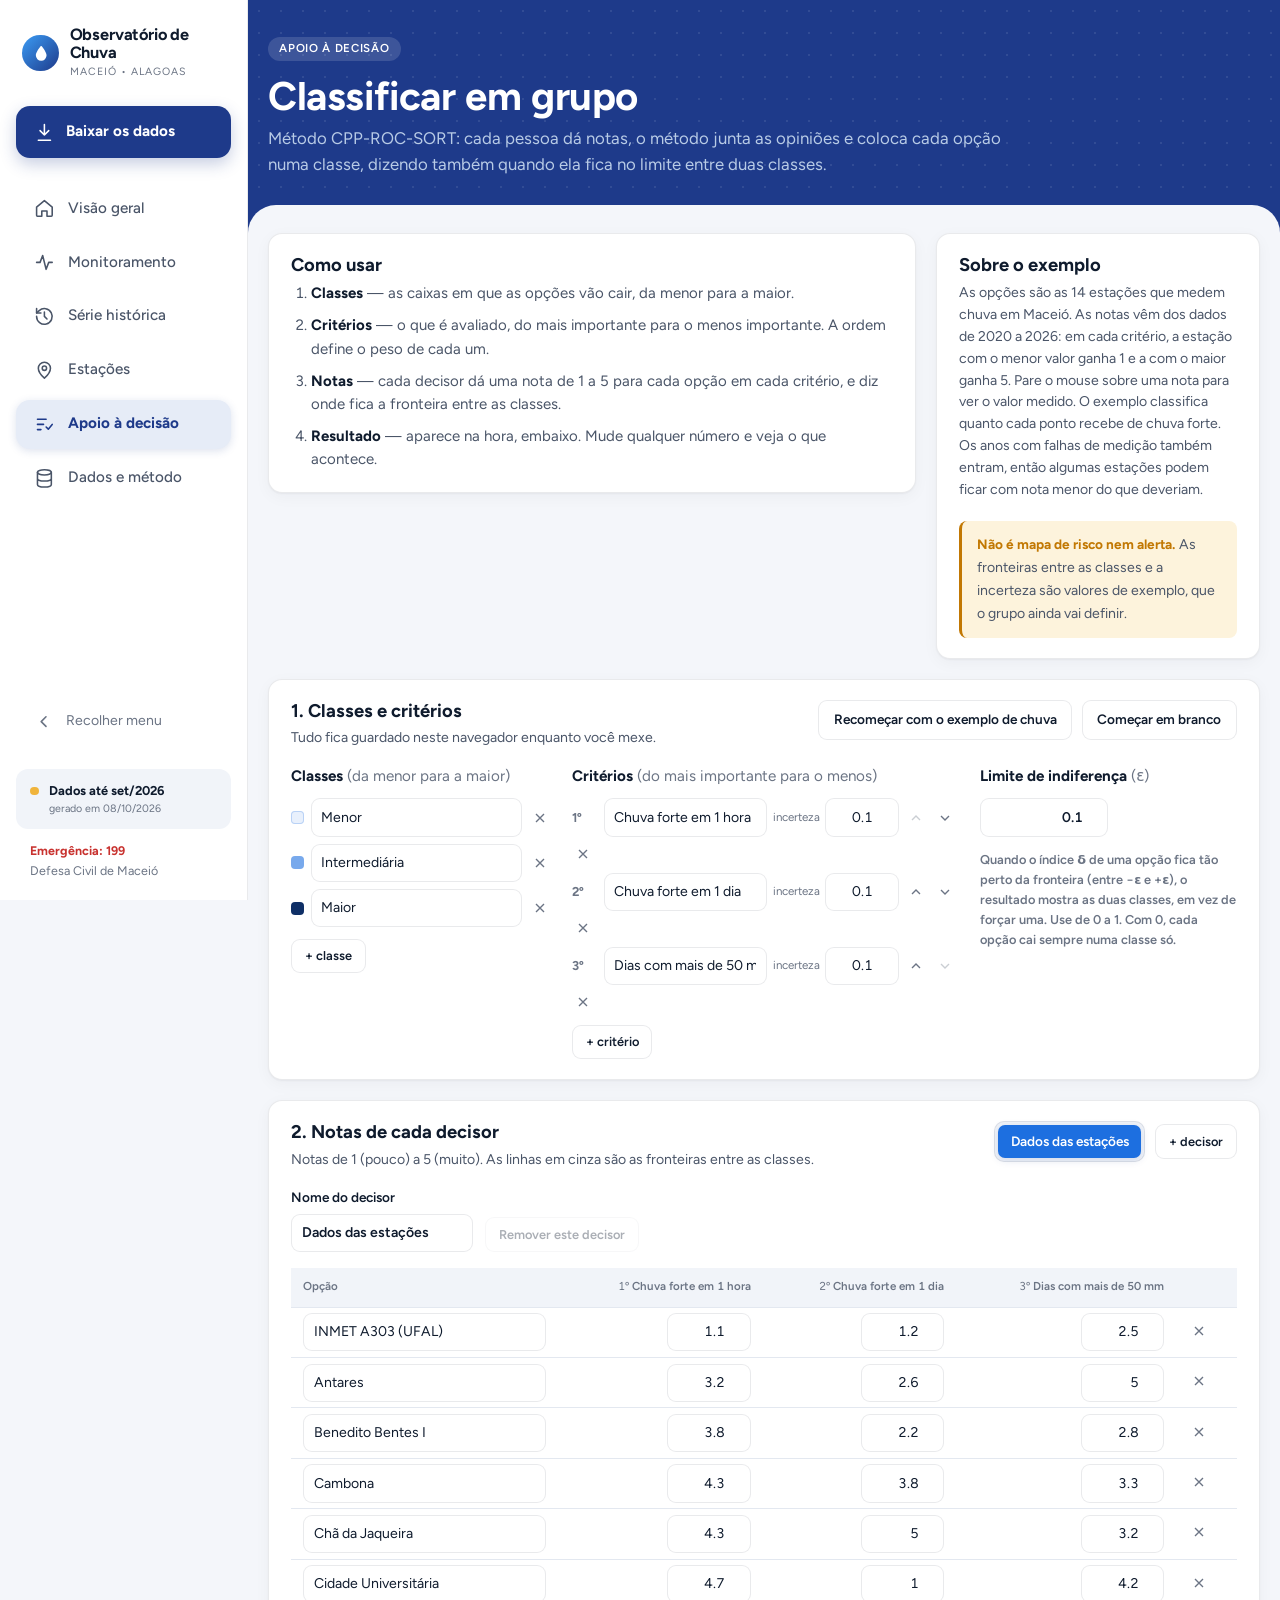
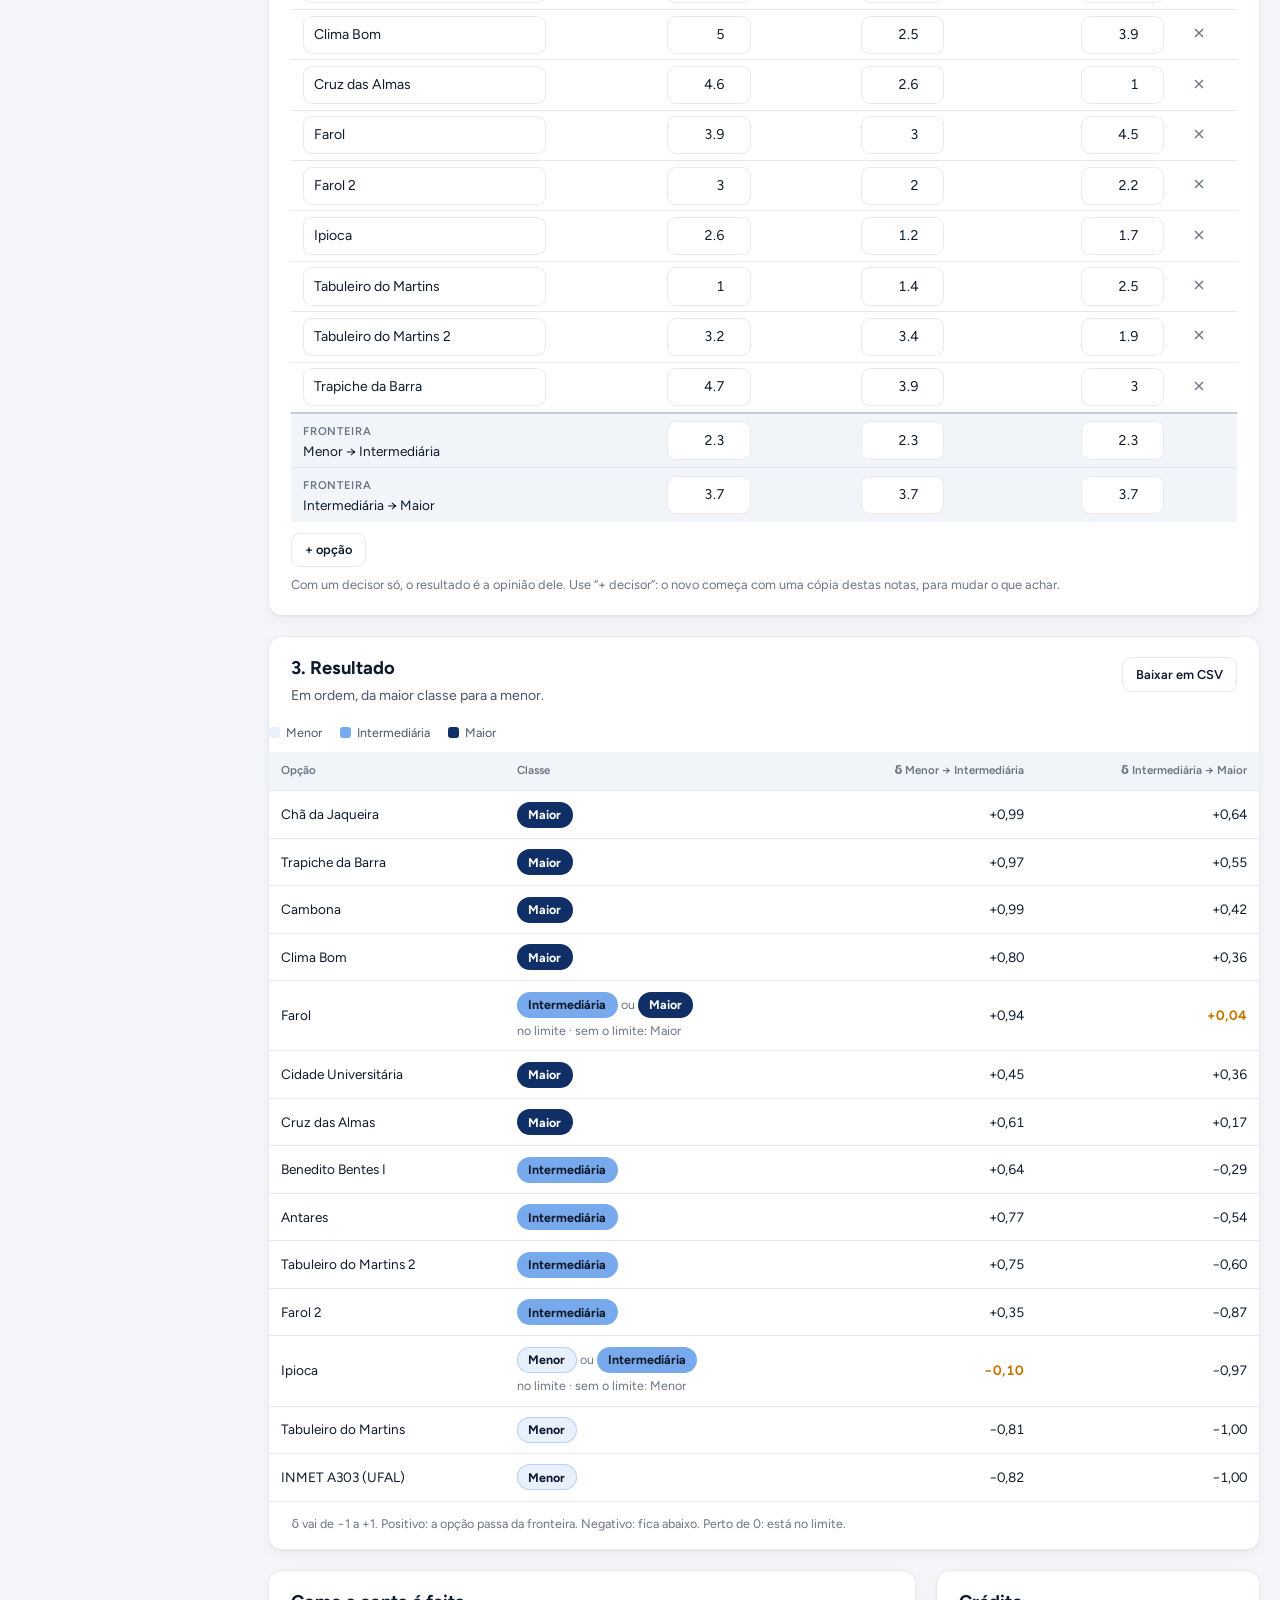
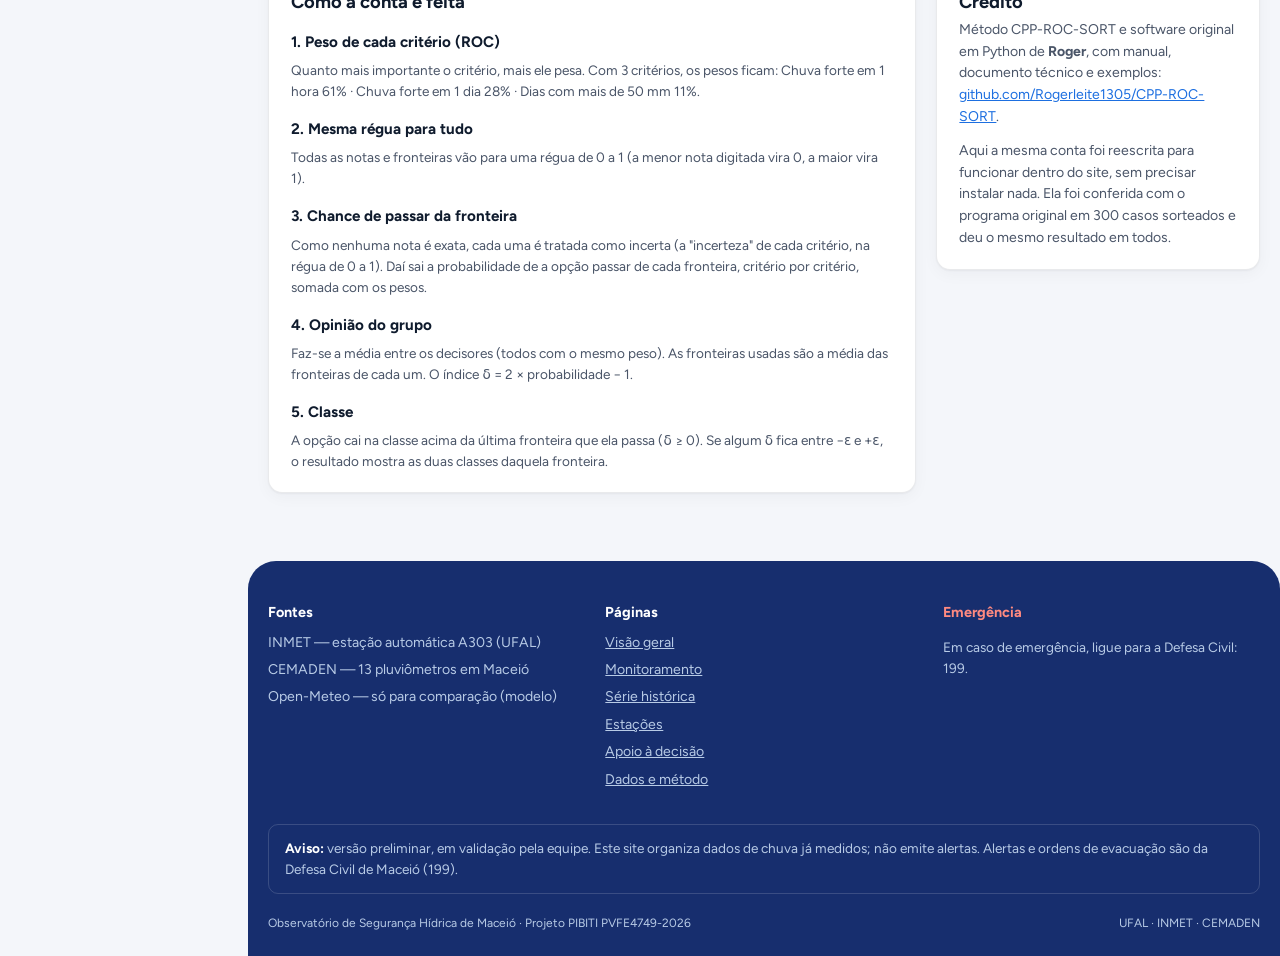
==== decisao.html @ 02eb82b4 "Site do Observatório Hídrico de Maceió Co-Authored-By: Claude Opus 5.5 <noreply@anthropic.com>" ====
<!doctype html>
<html lang="pt-BR">
<head>
<meta charset="utf-8">
<meta name="viewport" content="width=device-width, initial-scale=1">
<title>Apoio à decisão · Observatório de Chuva de Maceió</title>
<link rel="icon" type="image/png" href="favicon.png">
<meta name="description" content="Classificação em grupo pelo método CPP-ROC-SORT, com um exemplo usando as chuvas fortes medidas nas estações de Maceió.">
<link rel="preconnect" href="https://fonts.googleapis.com">
<link rel="preconnect" href="https://fonts.gstatic.com" crossorigin>
<link rel="stylesheet" href="https://fonts.googleapis.com/css2?family=Figtree:wght@400;500;600;700;800&display=swap">
<link rel="stylesheet" href="estilo.css">
</head>
<body data-pagina="decisao">

<main class="largura">

  <section class="cabecalho">
    <span class="etiqueta">Apoio à decisão</span>
    <h1>Classificar em grupo</h1>
    <p class="subtitulo">Método CPP-ROC-SORT: cada pessoa dá notas, o método junta as opiniões e coloca cada opção numa classe,
      dizendo também quando ela fica no limite entre duas classes.</p>
  </section>

  <section class="grade-2 bloco">
    <div class="cartao">
      <h2>Como usar</h2>
      <ol class="passos">
        <li><strong>Classes</strong> — as caixas em que as opções vão cair, da menor para a maior.</li>
        <li><strong>Critérios</strong> — o que é avaliado, do mais importante para o menos importante. A ordem define o peso de cada um.</li>
        <li><strong>Notas</strong> — cada decisor dá uma nota de 1 a 5 para cada opção em cada critério, e diz onde fica a fronteira entre as classes.</li>
        <li><strong>Resultado</strong> — aparece na hora, embaixo. Mude qualquer número e veja o que acontece.</li>
      </ol>
    </div>
    <div class="cartao">
      <h2>Sobre o exemplo</h2>
      <p class="texto" id="texto-exemplo"></p>
      <div class="alerta"><strong>Não é mapa de risco nem alerta.</strong>
        <span class="texto">As fronteiras entre as classes e a incerteza são valores de exemplo, que o grupo ainda vai definir.</span></div>
    </div>
  </section>

  <section class="cartao bloco" aria-labelledby="titulo-ajustes">
    <div class="cartao-cabeca">
      <div>
        <h2 id="titulo-ajustes">1. Classes e critérios</h2>
        <p class="texto">Tudo fica guardado neste navegador enquanto você mexe.</p>
      </div>
      <div class="acoes">
        <button type="button" class="botao claro" id="recomecar-exemplo">Recomeçar com o exemplo de chuva</button>
        <button type="button" class="botao claro" id="recomecar-branco">Começar em branco</button>
      </div>
    </div>
    <div class="ajustes">
      <div>
        <h3>Classes <span class="sec">(da menor para a maior)</span></h3>
        <div class="lista-campos" id="classes"></div>
        <div class="linha-botoes">
          <button type="button" class="botao claro pequeno" id="mais-classe">+ classe</button>
        </div>
      </div>
      <div>
        <h3>Critérios <span class="sec">(do mais importante para o menos)</span></h3>
        <div class="lista-campos" id="criterios"></div>
        <div class="linha-botoes">
          <button type="button" class="botao claro pequeno" id="mais-criterio">+ critério</button>
        </div>
      </div>
      <div>
        <h3>Limite de indiferença <span class="sec">(ε)</span></h3>
        <label class="campo-rotulado"><input type="number" class="campo" id="epsilon" min="0" max="1" step="0.05" inputmode="decimal">
          <span class="nota">Quando o índice δ de uma opção fica tão perto da fronteira (entre −ε e +ε), o resultado mostra as
          duas classes, em vez de forçar uma. Use de 0 a 1. Com 0, cada opção cai sempre numa classe só.</span></label>
      </div>
    </div>
  </section>

  <section class="cartao bloco" aria-labelledby="titulo-notas">
    <div class="cartao-cabeca">
      <div>
        <h2 id="titulo-notas">2. Notas de cada decisor</h2>
        <p class="texto">Notas de 1 (pouco) a 5 (muito). As linhas em cinza são as fronteiras entre as classes.</p>
      </div>
      <div class="acoes">
        <div class="segmentos" id="abas-decisores" role="group" aria-label="Decisor"></div>
        <button type="button" class="botao claro pequeno" id="mais-decisor">+ decisor</button>
      </div>
    </div>
    <div class="linha-decisor">
      <label class="campo-rotulado">Nome do decisor <input type="text" class="campo" id="nome-decisor"></label>
      <button type="button" class="botao claro pequeno" id="tirar-decisor">Remover este decisor</button>
    </div>
    <div class="rolagem"><table class="tabela-notas" id="tabela-notas"></table></div>
    <div class="linha-botoes">
      <button type="button" class="botao claro pequeno" id="mais-alternativa">+ opção</button>
    </div>
    <p class="nota" id="nota-decisores"></p>
  </section>

  <section class="cartao bloco tabela-cartao" aria-labelledby="titulo-resultado" aria-live="polite">
    <div class="cartao-cabeca">
      <div>
        <h2 id="titulo-resultado">3. Resultado</h2>
        <p class="texto">Em ordem, da maior classe para a menor.</p>
      </div>
      <button type="button" class="botao claro pequeno" id="baixar-resultado">Baixar em CSV</button>
    </div>
    <div class="legenda" id="legenda-classes"></div>
    <div class="rolagem"><table id="tabela-resultado"></table></div>
    <div class="rodape-cartao">
      <span>δ vai de −1 a +1. Positivo: a opção passa da fronteira. Negativo: fica abaixo. Perto de 0: está no limite.</span>
    </div>
  </section>

  <section class="grade-2 bloco">
    <div class="cartao criterio">
      <h2>Como a conta é feita</h2>
      <h3>1. Peso de cada critério (ROC)</h3>
      <p id="texto-pesos"></p>
      <h3>2. Mesma régua para tudo</h3>
      <p>Todas as notas e fronteiras vão para uma régua de 0 a 1 (a menor nota digitada vira 0, a maior vira 1).</p>
      <h3>3. Chance de passar da fronteira</h3>
      <p>Como nenhuma nota é exata, cada uma é tratada como incerta (a "incerteza" de cada critério, na régua de 0 a 1).
        Daí sai a probabilidade de a opção passar de cada fronteira, critério por critério, somada com os pesos.</p>
      <h3>4. Opinião do grupo</h3>
      <p>Faz-se a média entre os decisores (todos com o mesmo peso). As fronteiras usadas são a média das fronteiras de cada um.
        O índice δ = 2 × probabilidade − 1.</p>
      <h3>5. Classe</h3>
      <p>A opção cai na classe acima da última fronteira que ela passa (δ ≥ 0). Se algum δ fica entre −ε e +ε, o resultado mostra
        as duas classes daquela fronteira.</p>
    </div>
    <div class="cartao">
      <h2>Crédito</h2>
      <p class="texto">Método CPP-ROC-SORT e software original em Python de <strong>Roger</strong>, com manual, documento técnico
        e exemplos: <a href="https://github.com/Rogerleite1305/CPP-ROC-SORT" target="_blank" rel="noopener">github.com/Rogerleite1305/CPP-ROC-SORT</a>.</p>
      <p class="texto" style="margin-top:.75rem">Aqui a mesma conta foi reescrita para funcionar dentro do site, sem precisar instalar nada.
        Ela foi conferida com o programa original em 300 casos sorteados e deu o mesmo resultado em todos.</p>
    </div>
  </section>

</main>

<script src="dados.js"></script>
<script src="comum.js"></script>
<script src="cpp-roc-sort.js"></script>
<script src="decisao.js"></script>
</body>
</html>
---- estilo.css ----
/* Observatório de Chuva de Maceió — cores por função: troque aqui e o site inteiro acompanha. */
:root {
  color-scheme: light;
  --fundo: #f4f6fa;
  --superficie: #ffffff;
  --superficie-2: #f1f4f9;
  --tinta: #0f1b2d;
  --tinta-2: #4a5568;
  --tinta-3: #6b7484;
  --grade: #e3e8f0;
  --eixo: #c5cdd9;
  --borda: rgba(15, 27, 45, 0.09);
  --sombra: 0 1px 2px rgba(15, 27, 45, .05), 0 4px 16px rgba(15, 27, 45, .04);
  --primaria: #1d6fe0;
  --primaria-suave: #e8f0fc;
  --serie-inmet: #1d6fe0;
  --serie-cemaden: #eb6834;
  --serie-om: #898781;
  --bom: #0f8a3c;
  --bom-suave: #e3f5e9;
  --atencao: #c27803;
  --atencao-suave: #fdf3dc;
  --critico: #c8322f;
  --critico-suave: #fbe7e6;
  --vazio: #e9edf3;
  --recorde: #fffaf0; --laranja: #b4471b; --laranja-suave: #fdebe3;
  --recorde-borda: #f3e2bd;
  /* escala da chuva (um só azul, do claro ao escuro) */
  --seq-1: #e8f0fc; --seq-2: #b9d2f6; --seq-3: #78a9ec; --seq-4: #2f74d6; --seq-5: #0f2f66;
  --cat-1: #2a78d6; --cat-2: #eb6834; --cat-3: #1baf7a;
  --seq-txt-claro: #0f1b2d; --seq-txt-meio: #0f1b2d; --seq-txt-escuro: #ffffff;
  --topo: #1e3a8a;
  --botao-forte: #1e3a8a;
  --menu-ativo: #e6ecf7;
  --topo-tinta: #ffffff;
  --topo-tinta-2: #b8cbe6;
  --rodape: #172e6e;
}
@media (prefers-color-scheme: dark) {
  :root:not([data-theme="light"]) {
    color-scheme: dark;
    --fundo: #0b1220; --superficie: #131c2c; --superficie-2: #1a2538;
    --tinta: #f2f5fa; --tinta-2: #b9c3d3; --tinta-3: #8e99ab;
    --grade: #243049; --eixo: #34425e; --borda: rgba(255, 255, 255, 0.08);
    --sombra: none;
    --primaria: #5b9cf0; --primaria-suave: #18304f;
    --serie-inmet: #4d8fe8; --serie-cemaden: #e2703f;
    --bom: #43c06f; --bom-suave: #12301e; --atencao: #f0b43c; --atencao-suave: #33280f;
    --critico: #f06d68; --critico-suave: #3a1a1a; --vazio: #1f2a3d;
    --recorde: #1c1a12; --laranja: #f0956b; --laranja-suave: #3a2216; --recorde-borda: #4a3e1f;
    --seq-1: #1b2d4a; --seq-2: #24497c; --seq-3: #2f6bbd; --seq-4: #5b9cf0; --seq-5: #b9d6fb;
    --cat-1: #3987e5; --cat-2: #d95926; --cat-3: #199e70;
    --seq-txt-claro: #f2f5fa; --seq-txt-meio: #ffffff; --seq-txt-escuro: #0b1220;
    --topo: #15295f; --rodape: #0f1f48; --botao-forte: #3b6fd8; --menu-ativo: #1c2b47;
  }
}
:root[data-theme="dark"] {
  color-scheme: dark;
  --fundo: #0b1220; --superficie: #131c2c; --superficie-2: #1a2538;
  --tinta: #f2f5fa; --tinta-2: #b9c3d3; --tinta-3: #8e99ab;
  --grade: #243049; --eixo: #34425e; --borda: rgba(255, 255, 255, 0.08);
  --sombra: none;
  --primaria: #5b9cf0; --primaria-suave: #18304f;
  --serie-inmet: #4d8fe8; --serie-cemaden: #e2703f;
  --bom: #43c06f; --bom-suave: #12301e; --atencao: #f0b43c; --atencao-suave: #33280f;
  --critico: #f06d68; --critico-suave: #3a1a1a; --vazio: #1f2a3d;
  --recorde: #1c1a12; --laranja: #f0956b; --laranja-suave: #3a2216; --recorde-borda: #4a3e1f;
  --seq-1: #1b2d4a; --seq-2: #24497c; --seq-3: #2f6bbd; --seq-4: #5b9cf0; --seq-5: #b9d6fb;
    --cat-1: #3987e5; --cat-2: #d95926; --cat-3: #199e70;
    --seq-txt-claro: #f2f5fa; --seq-txt-meio: #ffffff; --seq-txt-escuro: #0b1220;
  --topo: #15295f; --rodape: #0f1f48; --botao-forte: #3b6fd8; --menu-ativo: #1c2b47;
}

* { box-sizing: border-box; }
html { scroll-behavior: smooth; scroll-padding-top: 1rem; }
body {
  margin: 0; background: var(--fundo); color: var(--tinta);
  font: 15px/1.55 "Figtree", system-ui, -apple-system, "Segoe UI", Roboto, sans-serif;
}
.largura { max-width: 76rem; margin-inline: auto; padding-inline: 1.25rem; }
a { color: var(--primaria); }

/* ---------- moldura: barra lateral + faixa azul + painel ---------- */
body { display: grid; grid-template-columns: 15.5rem minmax(0, 1fr); min-height: 100vh; }
.lateral { position: sticky; top: 0; height: 100vh; overflow-y: auto; background: var(--superficie);
  border-right: 1px solid var(--borda); padding: 1.6rem 1rem 1.25rem; display: flex; flex-direction: column; gap: 1.6rem; z-index: 1200; }
.marca { display: flex; align-items: center; gap: .65rem; color: var(--tinta); text-decoration: none; padding-inline: .4rem; }
.marca-icone { width: 2.3rem; height: 2.3rem; border-radius: 50%; background: linear-gradient(135deg, #3b9cf5, var(--topo));
  display: grid; place-items: center; flex: none; }
.marca-icone svg { width: 1.15rem; height: 1.15rem; fill: #fff; }
.marca strong { display: block; font-size: 1.02rem; line-height: 1.1; letter-spacing: -.01em; }
.marca small { display: block; font-size: .66rem; letter-spacing: .1em; color: var(--tinta-3); margin-top: .15rem; }
.botao-destaque { display: flex; align-items: center; gap: .75rem; padding: .9rem 1.1rem; border-radius: 14px;
  background: var(--botao-forte); color: #fff; text-decoration: none; font-weight: 700; font-size: .95rem;
  box-shadow: 0 6px 16px rgba(30, 58, 138, .25); transition: transform .15s, filter .15s; }
.botao-destaque:hover { filter: brightness(1.1); transform: translateY(-1px); }
.botao-destaque svg, .menu-lateral svg { width: 1.3rem; height: 1.3rem; fill: none; stroke: currentColor; stroke-width: 1.8;
  stroke-linecap: round; stroke-linejoin: round; flex: none; }
.menu-lateral { display: flex; flex-direction: column; gap: .3rem; }
.menu-lateral a { display: flex; align-items: center; gap: .85rem; padding: .8rem 1.1rem; border-radius: 14px;
  color: var(--tinta-2); text-decoration: none; font-weight: 500; font-size: .95rem; transition: background .15s, color .15s; }
.menu-lateral a:hover { background: var(--superficie-2); color: var(--tinta); }
.menu-lateral a[aria-current="page"] { background: var(--menu-ativo); color: var(--botao-forte); font-weight: 700; }
.lateral-pe { margin-top: auto; display: flex; flex-direction: column; gap: .75rem; }
.situacao-dados { display: flex; gap: .6rem; align-items: flex-start; background: var(--superficie-2); border-radius: 12px; padding: .75rem .9rem; font-size: .8rem; }
.situacao-dados .ponto-status { background: #f0b43c; margin-top: .35rem; }
.situacao-dados small { display: block; color: var(--tinta-3); }
.emergencia-lateral { margin: 0; font-size: .78rem; color: var(--tinta-3); padding-inline: .9rem; }
.emergencia-lateral strong { color: var(--critico); }

.principal { min-width: 0; background: var(--topo); display: flex; flex-direction: column; }
.faixa-topo { color: var(--topo-tinta); padding-block: .25rem 1.75rem; }
.faixa-movel { display: none; }
.faixa-topo .cabecalho { padding-block: 2rem 0; }
.faixa-topo h1 { color: #fff; }
.faixa-topo .subtitulo { color: var(--topo-tinta-2); }
.faixa-topo .etiqueta { background: rgba(255, 255, 255, .14); color: #fff; }
.faixa-topo .pilula.info { background: rgba(255, 255, 255, .14); color: #fff; }
.painel { flex: 1; background: var(--fundo); border-radius: 28px 28px 0 0; padding-top: 1.75rem; display: flex; flex-direction: column; }
.painel > main { flex: 1; width: 100%; }
.abrir-menu { background: rgba(255, 255, 255, .12); border: 0; color: #fff; width: 2.6rem; height: 2.6rem; border-radius: 12px; cursor: pointer; display: grid; place-items: center; }
.abrir-menu svg { width: 1.3rem; height: 1.3rem; fill: none; stroke: currentColor; stroke-width: 2; stroke-linecap: round; }
.sombra-menu { display: none; }

/* ---------- títulos e textos ---------- */
.cabecalho { padding-block: 2.25rem 1.25rem; }
.etiqueta { display: inline-block; font-size: .72rem; font-weight: 600; letter-spacing: .06em; text-transform: uppercase;
  color: var(--primaria); background: var(--primaria-suave); border-radius: 999px; padding: .2rem .7rem; margin-bottom: .75rem; }
h1 { margin: 0; font-size: clamp(1.8rem, 4vw, 2.5rem); line-height: 1.15; font-weight: 700; letter-spacing: -.01em; }
.subtitulo { margin: .4rem 0 0; font-size: 1.05rem; color: var(--tinta-2); max-width: 46rem; }
h2 { font-size: 1.15rem; margin: 0; line-height: 1.3; }
h3 { font-size: .95rem; margin: 0 0 .35rem; }
.texto { color: var(--tinta-2); margin: .25rem 0 0; font-size: .88rem; max-width: 48rem; }
.nota { font-size: .8rem; color: var(--tinta-3); margin: .5rem 0 0; }
.rotulo { font-size: .7rem; font-weight: 600; letter-spacing: .06em; text-transform: uppercase; color: var(--tinta-3); margin: 0; }
.pilula { display: inline-flex; align-items: center; gap: .35rem; font-size: .75rem; font-weight: 600; border-radius: 999px;
  padding: .15rem .6rem; white-space: nowrap; }
.pilula.ok { background: var(--bom-suave); color: var(--bom); }
.pilula.parcial { background: var(--atencao-suave); color: var(--atencao); }
.pilula.critico { background: var(--critico-suave); color: var(--critico); }
.pilula.info { background: var(--primaria-suave); color: var(--primaria); }
.pilula::before { content: ""; width: .4rem; height: .4rem; border-radius: 50%; background: currentColor; }
.pilula.sem-ponto::before { display: none; }

/* ---------- cartões ---------- */
.cartao { background: var(--superficie); border: 1px solid var(--borda); border-radius: 14px; box-shadow: var(--sombra); padding: 1.25rem 1.4rem; }
.cartao-cabeca { display: flex; justify-content: space-between; align-items: flex-start; gap: 1rem; flex-wrap: wrap; margin-bottom: 1rem; }
.bloco { margin-bottom: 1.25rem; }
.grade-2 { display: grid; grid-template-columns: minmax(0, 2fr) minmax(0, 1fr); gap: 1.25rem; align-items: start; }
.rodape-cartao { display: flex; justify-content: space-between; gap: 1rem; flex-wrap: wrap; font-size: .78rem; color: var(--tinta-3);
  border-top: 1px solid var(--grade); margin-top: 1rem; padding-top: .75rem; }

/* números em destaque */
.numeros { display: grid; grid-template-columns: repeat(3, minmax(0, 1fr)); gap: 1rem; }
.numero strong { font-size: 2.2rem; font-weight: 700; line-height: 1; }
.numero strong small { font-size: .45em; font-weight: 500; color: var(--tinta-2); margin-left: .3em; }
.numero p { margin: .4rem 0 0; color: var(--tinta-3); font-size: .82rem; }

/* busca de estação */
.busca input { width: 100%; font: inherit; padding: .7rem .9rem; border-radius: 10px; border: 1px solid var(--borda);
  background: var(--superficie-2); color: var(--tinta); }
.busca input:focus { outline: 2px solid var(--primaria); outline-offset: 1px; }
.chips { display: flex; flex-wrap: wrap; gap: .4rem; margin-top: .75rem; }
.chips button { font: inherit; font-size: .8rem; padding: .3rem .7rem; border-radius: 999px; cursor: pointer;
  border: 1px solid var(--borda); background: var(--superficie-2); color: var(--tinta-2); }
.chips button:hover, .chips button[aria-pressed="true"] { border-color: var(--primaria); color: var(--primaria); background: var(--primaria-suave); }
.chips button.chip-destaque { color: var(--critico); background: var(--critico-suave); border-color: transparent; }

/* síntese do último mês */
.sintese { display: grid; grid-template-columns: minmax(0, 1.4fr) minmax(0, 1fr); gap: 1.25rem; }
.sintese .heroi-valor { font-size: clamp(3rem, 7vw, 4.4rem); font-weight: 700; line-height: 1; margin: .6rem 0 .3rem; letter-spacing: -.02em; }
.heroi-valor small { font-size: .35em; font-weight: 600; color: var(--tinta-2); margin-left: .25em; letter-spacing: 0; }
.heroi-desc { font-weight: 600; margin: 0; }
.par { display: grid; grid-template-columns: 1fr 1fr; gap: 1rem; background: var(--superficie-2); border-radius: 10px; padding: .9rem 1rem; margin-top: 1rem; }
.par strong { display: block; margin-top: .2rem; }
.par .sec { font-size: .8rem; color: var(--tinta-3); }
.mini { display: flex; flex-direction: column; gap: 1.25rem; }
.mini .cartao { display: grid; grid-template-columns: 1fr auto; gap: .25rem 1rem; align-items: end; }
.mini .valor { font-size: 1.9rem; font-weight: 700; line-height: 1.1; margin: .3rem 0 0; }
.mini .valor small { font-size: .5em; font-weight: 500; color: var(--tinta-2); margin-left: .2em; }
.mini .sec { grid-column: 1 / -1; font-size: .8rem; color: var(--tinta-3); }
.faisca { width: 120px; height: 36px; }

/* mapa */
.mapa-escuro { background: #0b1a33; border-radius: 12px; overflow: hidden; position: relative; }
.mapa { height: 30rem; }
.mapa-falhou { display: flex; align-items: center; justify-content: center; padding: 2rem; text-align: center; color: var(--tinta-2); }
.painel-estacao { position: absolute; top: 1rem; right: 1rem; z-index: 500; width: 17rem; max-width: calc(100% - 2rem);
  background: var(--superficie); color: var(--tinta); border-radius: 12px; box-shadow: 0 8px 28px rgba(0, 0, 0, .35); padding: 1rem; }
.painel-estacao h3 { font-size: 1.05rem; margin: .2rem 0 0; }
.painel-estacao .tipo { font-size: .78rem; color: var(--tinta-3); margin: 0 0 .75rem; }
.painel-estacao .par { margin-top: 0; padding: .7rem .8rem; }
.painel-estacao .par strong { font-size: 1.25rem; }
.botao { display: inline-flex; align-items: center; justify-content: center; gap: .4rem; font: inherit; font-size: .85rem; font-weight: 600;
  padding: .55rem .9rem; border-radius: 9px; border: 0; background: var(--primaria); color: #fff; cursor: pointer; text-decoration: none; }
.botao.claro { background: var(--superficie); color: var(--tinta); border: 1px solid var(--borda); }
.botao:hover { filter: brightness(1.08); }
.painel-estacao .botao { width: 100%; margin-top: .8rem; }
.rotulo-mapa { background: rgba(8, 20, 40, .82) !important; color: #e8eef8 !important; border: 0 !important; box-shadow: none !important;
  font: 600 11px/1.2 "Figtree", system-ui, sans-serif !important; padding: 2px 6px !important; border-radius: 6px !important; }
.rotulo-mapa::before { display: none; }
.legenda-mapa { display: flex; flex-wrap: wrap; gap: .4rem 1.1rem; font-size: .78rem; color: var(--tinta-2); margin-top: .75rem; }

/* módulos */
.modulos { display: grid; grid-template-columns: repeat(auto-fit, minmax(14rem, 1fr)); gap: 1.25rem; }
.modulo { display: flex; flex-direction: column; text-decoration: none; color: inherit; transition: border-color .15s; }
.modulo:hover { border-color: var(--primaria); }
.modulo .icone { width: 2.3rem; height: 2.3rem; border-radius: 10px; background: var(--primaria-suave); display: grid; place-items: center; margin-bottom: .9rem; }
.modulo .icone svg { width: 1.2rem; height: 1.2rem; stroke: var(--primaria); fill: none; stroke-width: 2; stroke-linecap: round; stroke-linejoin: round; }
.modulo p { color: var(--tinta-2); font-size: .85rem; margin: 0 0 1rem; flex: 1; }
.modulo span { color: var(--primaria); font-size: .85rem; font-weight: 600; }

/* ---------- filtros ---------- */
.filtros { display: flex; flex-wrap: wrap; align-items: flex-end; gap: .9rem 1rem; }
.filtros label { display: flex; flex-direction: column; gap: .3rem; }
.filtros select { font: inherit; font-size: .88rem; padding: .5rem .7rem; border-radius: 9px; border: 1px solid var(--borda);
  background: var(--superficie-2); color: var(--tinta); min-width: 7rem; max-width: 100%; }
.filtros .espaco { flex: 1; }
.aviso-serie { margin: .75rem 0 0; font-size: .82rem; color: var(--atencao); background: var(--atencao-suave); border-radius: 9px; padding: .55rem .8rem; }

/* ---------- gráficos ---------- */
.grafico { width: 100%; }
.grafico svg { display: block; }
.legenda { display: flex; flex-wrap: wrap; gap: .35rem 1.1rem; font-size: .78rem; color: var(--tinta-2); }
.legenda span { display: inline-flex; align-items: center; gap: .4rem; }
.chave { display: inline-block; width: 11px; height: 11px; border-radius: 3px; }
.chave.linha { width: 16px; height: 0; border-top: 2px dashed; border-radius: 0; background: none !important; }
.chave.cheia { width: 16px; height: 2px; border-radius: 1px; }
.chave.ponto { width: 10px; height: 10px; border-radius: 50%; }
.chave.hachura { background: repeating-linear-gradient(135deg, var(--eixo) 0 2px, transparent 2px 5px) !important; border: 1px solid var(--grade); }
svg text { font-family: inherit; }
.eixo-texto { fill: var(--tinta-3); font-size: 11px; font-variant-numeric: tabular-nums; }
.eixo-forte { fill: var(--tinta); font-size: 12px; font-weight: 600; }
.rotulo-dado { fill: var(--tinta); font-size: 11px; font-weight: 600; font-variant-numeric: tabular-nums; }
.linha-grade { stroke: var(--grade); stroke-width: 1; }
.linha-base { stroke: var(--eixo); stroke-width: 1; }
.linha-ref { stroke-width: 1.5; stroke-dasharray: 5 4; }
.alvo { fill: transparent; }
.alvo:hover, .alvo:focus { fill: var(--tinta); fill-opacity: .05; outline: none; }
.celula:hover, .celula:focus { stroke: var(--tinta); stroke-width: 1.5; outline: none; }
.ponto-dado:focus { outline: none; }
.ponto-dado:hover circle.marca, .ponto-dado:focus circle.marca { r: 6; }

/* mapa de calor */
.calor { display: grid; grid-template-columns: 3.5rem repeat(12, minmax(2.6rem, 1fr)); gap: 4px; min-width: 40rem; font-variant-numeric: tabular-nums; }
.calor .cab { font-size: .72rem; color: var(--tinta-3); text-align: center; padding-bottom: .25rem; }
.calor .ano { font-weight: 600; font-size: .85rem; display: flex; align-items: center; }
.calor .cel { height: 2.2rem; border-radius: 6px; display: grid; place-items: center; font-size: .8rem; font-weight: 600; cursor: default; }
.calor .cel:hover, .calor .cel:focus { outline: 2px solid var(--tinta); outline-offset: 1px; }
.calor .cel.sem { background: repeating-linear-gradient(135deg, var(--vazio) 0 4px, transparent 4px 8px); color: var(--tinta-3); font-weight: 400; border: 1px solid var(--grade); }
.calor .cel.futuro { background: var(--superficie-2); color: var(--tinta-3); font-weight: 400; }
.calor .f1 { background: var(--seq-1); color: var(--seq-txt-claro); }
.calor .f2 { background: var(--seq-2); color: var(--seq-txt-claro); }
.calor .f3 { background: var(--seq-3); color: var(--seq-txt-meio); }
.calor .f4 { background: var(--seq-4); color: var(--seq-txt-escuro); }
.calor .f5 { background: var(--seq-5); color: var(--seq-txt-escuro); }
.calor .cel.cemaden { box-shadow: inset 0 -3px 0 var(--serie-cemaden); }

/* recorde */
.recorde { background: var(--recorde); border-color: var(--recorde-borda); }
.recorde .grande { font-size: 3rem; font-weight: 700; line-height: 1; margin: .5rem 0 .2rem; letter-spacing: -.02em; }
.recorde .grande small { font-size: .38em; font-weight: 600; color: var(--tinta-2); }
.detalhes { list-style: none; padding: .9rem 1rem; margin: 1rem 0; background: var(--superficie); border-radius: 10px; border: 1px solid var(--borda); }
.detalhes li { display: grid; grid-template-columns: 1.2rem 1fr; gap: .5rem; margin-bottom: .6rem; font-size: .85rem; }
.detalhes li:last-child { margin-bottom: 0; }
.detalhes li span { color: var(--tinta-3); font-size: .75rem; display: block; }
.detalhes svg { width: 1rem; height: 1rem; stroke: var(--tinta-3); fill: none; stroke-width: 2; margin-top: .15rem; }
.comparacao { font-size: .82rem; color: var(--tinta-2); background: var(--superficie-2); border-radius: 10px; padding: .7rem .9rem; margin: 0; }
.segundo { display: flex; justify-content: space-between; gap: 1rem; font-size: .85rem; border-top: 1px solid var(--recorde-borda); margin-top: 1rem; padding-top: .8rem; }

/* ---------- tabelas ---------- */
.rolagem { overflow-x: auto; }
table { border-collapse: collapse; width: 100%; font-size: .85rem; }
th, td { text-align: left; padding: .65rem .75rem; border-bottom: 1px solid var(--grade); white-space: nowrap; vertical-align: middle; }
th { font-weight: 600; color: var(--tinta-3); font-size: .72rem; background: var(--superficie-2); }
td.num, th.num { text-align: right; font-variant-numeric: tabular-nums; }
tbody tr:last-child td { border-bottom: 0; }
td .sec { color: var(--tinta-3); font-size: .85em; }
.barrinha { display: inline-flex; align-items: center; gap: .5rem; font-variant-numeric: tabular-nums; }
.barrinha i { display: block; width: 5rem; height: 6px; border-radius: 3px; background: var(--vazio); overflow: hidden; }
.barrinha i b { display: block; height: 100%; border-radius: 3px; }
.fonte { display: inline-block; font-size: .7rem; font-weight: 700; padding: .1rem .4rem; border-radius: 4px; color: #fff; margin-right: .25rem; }
.fonte.inmet { background: var(--serie-inmet); }
.fonte.cemaden { background: var(--serie-cemaden); }
.icone-botao { background: none; border: 0; cursor: pointer; color: var(--tinta-3); padding: .2rem; border-radius: 6px; }
.icone-botao:hover { color: var(--primaria); background: var(--primaria-suave); }
.icone-botao svg { width: 1rem; height: 1rem; stroke: currentColor; fill: none; stroke-width: 2; display: block; }
.marca-rede { display: inline-block; width: 10px; height: 10px; border-radius: 50%; margin-right: .45rem; }
.tabela-cartao { padding: 0; overflow: hidden; }
.tabela-cartao .cartao-cabeca { padding: 1.25rem 1.4rem 0; }
.tabela-cartao .rodape-cartao { margin: 0; padding: .75rem 1.4rem 1rem; }

/* critério */
.criterio h3 { margin-top: 1rem; }
.criterio p { font-size: .85rem; color: var(--tinta-2); margin: 0; }
.alerta { border-left: 3px solid var(--atencao); background: var(--atencao-suave); border-radius: 8px; padding: .75rem .9rem; margin-top: 1.25rem; }
.alerta strong { color: var(--atencao); font-size: .85rem; }

/* ---------- estações / qualidade ---------- */
.estacoes-grade { display: grid; grid-template-columns: minmax(0, 1.2fr) minmax(0, 1fr); gap: 1.25rem; align-items: start; }
.estacoes-grade .mapa { border-radius: 12px; height: 32rem; }
#grafico-qualidade svg { display: block; }
@media (max-width: 90rem) { .estacoes-grade { grid-template-columns: minmax(0, 1fr); } .estacoes-grade .mapa { height: 26rem; } }

/* ---------- sobre ---------- */
.colunas { display: grid; grid-template-columns: repeat(3, minmax(0, 1fr)); gap: 1.25rem; }
.colunas ul, .lista { padding-left: 1.1rem; margin: .5rem 0 0; color: var(--tinta-2); font-size: .88rem; }
.colunas li, .lista li { margin-bottom: .5rem; }
.baixar { display: grid; gap: .6rem; }
.baixar a { display: flex; justify-content: space-between; gap: 1rem; align-items: center; padding: .8rem 1rem; border-radius: 10px;
  border: 1px solid var(--borda); background: var(--superficie-2); color: var(--tinta); text-decoration: none; }
.baixar a:hover { border-color: var(--primaria); }
.baixar a span { color: var(--tinta-3); font-size: .8rem; }


/* ---------- monitoramento ---------- */
.segmentos { display: inline-flex; background: var(--superficie-2); border: 1px solid var(--borda); border-radius: 10px; padding: 3px; gap: 2px; }
.segmentos button { font: inherit; font-size: .85rem; border: 0; background: none; color: var(--tinta-2); padding: .35rem .8rem; border-radius: 7px; cursor: pointer; }
.segmentos button[aria-pressed="true"] { background: var(--primaria); color: #fff; font-weight: 600; }
.regua { position: relative; padding: 3.2rem 0 1.6rem; }
.regua-faixas { display: grid; grid-template-columns: repeat(5, 1fr); gap: 3px; height: 10px; }
.regua-faixas div { border-radius: 5px; }
.regua-escala span { position: absolute; bottom: 0; transform: translateX(-50%); font-size: .72rem; color: var(--tinta-3); }
.regua-marca { position: absolute; top: 0; bottom: 1.3rem; width: 0; }
.regua-marca::after { content: ""; position: absolute; left: -6px; bottom: -6px; width: 12px; height: 12px; transform: rotate(45deg);
  background: var(--tinta); border: 2px solid var(--superficie); }
.regua-marca span { position: absolute; transform: translateX(-50%); white-space: nowrap; font-size: .75rem; font-weight: 600;
  padding: .2rem .55rem; border-radius: 6px; background: var(--tinta); color: var(--superficie); }
.regua-marca.tipica span { top: 1.6rem; }
.regua-marca.pico span { top: 0; background: var(--serie-cemaden); color: #fff; }
.regua-marca.pico::after { background: var(--serie-cemaden); }
.cartoes-estacao { display: grid; grid-template-columns: repeat(auto-fill, minmax(13rem, 1fr)); gap: 1rem; }
.cartao-estacao { padding: 1rem 1.1rem; }
.cartao-estacao .topo-cartao { display: flex; justify-content: space-between; align-items: flex-start; gap: .5rem; }
.cartao-estacao h3 { font-size: .95rem; margin: 0; }
.cartao-estacao .valor { font-size: 2.1rem; font-weight: 700; line-height: 1; margin: .9rem 0 .8rem; letter-spacing: -.01em; }
.cartao-estacao .valor small { font-size: .42em; font-weight: 500; color: var(--tinta-2); margin-left: .25em; letter-spacing: 0; }
.cartao-estacao.apagado { background: var(--superficie-2); box-shadow: none; }
.cartao-estacao.apagado h3 { color: var(--tinta-3); }
.cartao-estacao .traco { display: inline-block; width: 2rem; height: 4px; border-radius: 2px; background: var(--eixo); vertical-align: middle; }
.cartao-estacao.apagado .valor small { font-size: .8rem; font-style: italic; }
.linha-cob { display: flex; justify-content: space-between; gap: .5rem; font-size: .75rem; color: var(--tinta-3); }
i.cob { display: block; height: 5px; border-radius: 3px; background: var(--vazio); overflow: hidden; margin: .3rem 0 .6rem; }
i.cob b { display: block; height: 100%; border-radius: 3px; }
.ultimo { font-size: .75rem; color: var(--tinta-3); margin: 0; display: flex; align-items: center; gap: .4rem; }
.ponto-status { display: inline-block; width: .55rem; height: .55rem; border-radius: 50%; flex: none; }
.pilula.laranja { background: var(--laranja-suave); color: var(--laranja); }
.faixas { display: grid; gap: .5rem; margin-top: 1rem; }
.faixa { display: grid; grid-template-columns: auto 1fr auto; align-items: center; gap: .6rem; background: var(--superficie-2);
  border-radius: 9px; padding: .6rem .8rem; font-size: .85rem; }
.faixa span:last-child { font-size: .78rem; color: var(--tinta-2); font-variant-numeric: tabular-nums; }


/* ---------- movimento suave (transições de página e botões) ---------- */
:root { --suave: cubic-bezier(.2, .7, .2, 1); }
@keyframes entrar { from { opacity: 0; transform: translateY(14px); } to { opacity: 1; transform: none; } }
@keyframes aparecer { from { opacity: 0; } to { opacity: 1; } }
@keyframes onda { from { transform: translate(-50%, -50%) scale(0); opacity: .35; } to { transform: translate(-50%, -50%) scale(1); opacity: 0; } }
.faixa-topo .cabecalho { animation: entrar .5s var(--suave) both; }
.painel { animation: aparecer .4s ease both; }
.painel > main > * { animation: entrar .55s var(--suave) both; }
.painel > main > *:nth-child(2) { animation-delay: .08s; }
.painel > main > *:nth-child(3) { animation-delay: .14s; }
.painel > main > *:nth-child(4) { animation-delay: .2s; }
.painel > main > *:nth-child(n+5) { animation-delay: .26s; }
body.saindo .principal { opacity: 0; transform: translateY(10px); transition: opacity .22s ease, transform .22s ease; }
.grafico svg, #calor, #regua, #cartoes > *, .painel-estacao > *, #tabela-anual tbody, #recorde > * { animation: aparecer .35s ease both; }
#cartoes > * { animation: entrar .4s var(--suave) both; }

a, button, select, input, .cartao, .chips button, .segmentos button, .menu-lateral a, .botao, .botao-destaque, .icone-botao {
  transition: background-color .2s ease, color .2s ease, border-color .2s ease, box-shadow .25s ease, transform .2s var(--suave), filter .2s ease; }
.botao, .botao-destaque, .chips button, .segmentos button, .menu-lateral a, .icone-botao, .baixar a, .modulo { position: relative; overflow: hidden; }
.botao:active, .botao-destaque:active, .chips button:active, .segmentos button:active, .icone-botao:active, .baixar a:active { transform: scale(.96); }
.menu-lateral a:active { transform: scale(.98); }
.botao:hover, .chips button:hover, .baixar a:hover { transform: translateY(-1px); }
.cartao.modulo:hover, .cartao-estacao:not(.apagado):hover { transform: translateY(-3px); box-shadow: 0 10px 28px rgba(15, 27, 45, .10); }
.menu-lateral a:hover svg { transform: translateX(2px); }
.menu-lateral svg { transition: transform .2s var(--suave); }
.onda { position: absolute; border-radius: 50%; pointer-events: none; background: currentColor; animation: onda .6s ease-out forwards; }
.segmentos button[aria-pressed="true"], .menu-lateral a[aria-current="page"] { box-shadow: 0 2px 8px rgba(30, 58, 138, .15); }
select:hover, input:hover { border-color: var(--eixo); }

@media (prefers-reduced-motion: reduce) {
  *, *::before, *::after { animation: none !important; transition: none !important; }
  body.saindo .principal { opacity: 1; transform: none; }
  html { scroll-behavior: auto; }
}


/* ---------- página inicial: topo (herói), módulos e estações ---------- */
.faixa-topo { background-image: radial-gradient(rgba(255, 255, 255, .09) 1px, transparent 1.4px); background-size: 22px 22px; }
.heroi { display: grid; grid-template-columns: minmax(0, 1.5fr) minmax(0, 1fr); gap: 2rem; align-items: center; }
.titulo-degrade { font-size: clamp(2.2rem, 5vw, 3.6rem); font-weight: 800; letter-spacing: -.025em; line-height: 1.05;
  background: linear-gradient(90deg, #ffffff 0%, #bfe0ff 60%, #7cc0ff 100%); -webkit-background-clip: text; background-clip: text; color: transparent !important; }
.heroi-sub { font-size: 1.25rem; font-weight: 600; color: #fff; margin: .6rem 0 0; }
.numeros-heroi { list-style: none; padding: 0; margin: 1.25rem 0 0; display: flex; flex-wrap: wrap; gap: .6rem 1.4rem; color: var(--topo-tinta-2); font-size: .92rem; }
.numeros-heroi li { display: flex; align-items: center; gap: .5rem; }
.numeros-heroi strong { color: #fff; font-size: 1.05rem; }
.chip-icone { width: 2rem; height: 2rem; border-radius: 10px; background: rgba(255, 255, 255, .12); display: grid; place-items: center; }
.chip-icone svg { width: 1.05rem; height: 1.05rem; fill: none; stroke: #bfe0ff; stroke-width: 2; stroke-linecap: round; stroke-linejoin: round; }
.escolha { margin-top: 1.5rem; max-width: 34rem; color: var(--tinta); }
.escolha-titulo { display: flex; align-items: center; gap: .5rem; font-weight: 700; font-size: 1.02rem; margin: 0; }
.escolha-titulo svg { width: 1.2rem; height: 1.2rem; fill: none; stroke: var(--primaria); stroke-width: 2; }
.escolha select { width: 100%; font: inherit; padding: .7rem .9rem; border-radius: 11px; border: 1px solid var(--borda); background: var(--superficie-2); color: var(--tinta); }
.escolha-botoes { display: flex; flex-wrap: wrap; gap: .6rem; margin-top: .9rem; }
.ilustracao { display: grid; place-items: center; }
.ilustracao svg { width: min(100%, 15rem); height: auto; filter: drop-shadow(0 18px 30px rgba(0, 0, 0, .25)); }
@keyframes cair { 0% { transform: translateY(-10px); opacity: 0; } 15% { opacity: 1; } 70% { transform: translateY(78px); opacity: 1; } 80%, 100% { transform: translateY(84px); opacity: 0; } }
@keyframes balancar { from { transform: translateX(0); } to { transform: translateX(-40px); } }
@keyframes encher { from { transform: translateY(30px); } to { transform: none; } }
.gotas path { animation: cair 2.4s ease-in infinite; }
.gotas path:nth-child(2) { animation-delay: .8s; }
.gotas path:nth-child(3) { animation-delay: 1.6s; }
.nivel { animation: encher 1.6s var(--suave) both; }
.onda-agua { animation: balancar 3s linear infinite alternate; }

.titulo-secao { font-size: 1.5rem; font-weight: 800; letter-spacing: -.015em; margin: 1.5rem 0 .25rem; }
.modulo .icone { background: linear-gradient(135deg, #4aa3ff, #1e3a8a); box-shadow: 0 6px 14px rgba(30, 58, 138, .25); }
.modulo .icone svg { stroke: #fff; }
.monitoradas { display: grid; grid-template-columns: repeat(auto-fill, minmax(12.5rem, 1fr)); gap: 1rem; }
.estacao-item { display: flex; flex-direction: column; align-items: flex-start; gap: .45rem; text-decoration: none; color: inherit; padding: 1rem 1.1rem; }
.estacao-item:hover { border-color: var(--primaria); transform: translateY(-3px); box-shadow: 0 10px 28px rgba(15, 27, 45, .10); }
.estacao-item h3 { margin: 0; font-size: 1rem; }
.rede-selo { font-size: .66rem; font-weight: 800; letter-spacing: .08em; border-radius: 6px; padding: .12rem .45rem; color: #fff; }
.rede-selo.inmet { background: var(--serie-inmet); }
.rede-selo.cemaden { background: var(--serie-cemaden); }

/* ---------- menu lateral recolhido (só ícones) ---------- */
.recolher { margin-top: auto; display: flex; align-items: center; gap: .85rem; background: none; border: 0; color: var(--tinta-3);
  font: inherit; font-size: .88rem; padding: .7rem 1.1rem; border-radius: 14px; cursor: pointer; }
.recolher:hover { color: var(--primaria); background: var(--superficie-2); }
.recolher svg { width: 1.2rem; height: 1.2rem; fill: none; stroke: currentColor; stroke-width: 2; stroke-linecap: round; stroke-linejoin: round; transition: transform .25s var(--suave); flex: none; }
.recolher + .lateral-pe { margin-top: 0; }
body { transition: grid-template-columns .3s var(--suave); }
@media (min-width: 60.01rem) {
body.lateral-recolhida { grid-template-columns: 5rem minmax(0, 1fr); }
body.lateral-recolhida .lateral { padding-inline: .75rem; }
body.lateral-recolhida .recolher { justify-content: center; padding-inline: 0; }
body.lateral-recolhida .recolher span { display: none; }
body.lateral-recolhida .recolher svg { transform: rotate(180deg); }
body.lateral-recolhida .lateral .marca > span:last-child,
body.lateral-recolhida .menu-lateral span, body.lateral-recolhida .botao-destaque span,
body.lateral-recolhida .lateral-pe { display: none; }
body.lateral-recolhida .menu-lateral a, body.lateral-recolhida .botao-destaque { justify-content: center; padding-inline: 0; }
body.lateral-recolhida .marca { padding-inline: 0; justify-content: center; }
}

/* ---------- dica (tooltip) ---------- */
.dica { position: fixed; z-index: 1000; pointer-events: none; max-width: 18rem; background: var(--superficie); color: var(--tinta);
  border: 1px solid var(--borda); box-shadow: 0 6px 20px rgba(0, 0, 0, .15); border-radius: 9px; padding: .55rem .7rem; font-size: .82rem; }
.dica .titulo { font-weight: 600; margin-bottom: .3rem; }
.dica .linha { display: flex; align-items: center; gap: .45rem; }
.dica .linha strong { font-variant-numeric: tabular-nums; }
.dica .linha .sec { color: var(--tinta-2); }
.dica .obs { color: var(--tinta-3); font-size: .78rem; margin-top: .3rem; }

/* ---------- rodapé ---------- */
.rodape { background: var(--rodape); color: var(--topo-tinta-2); margin-top: 3rem; padding-block: 2.5rem 1.5rem; font-size: .85rem; border-radius: 28px 28px 0 0; }
.rodape .colunas h3 { color: #fff; font-size: .9rem; }
.rodape ul { list-style: none; padding: 0; margin: .5rem 0 0; color: var(--topo-tinta-2); }
.rodape li { margin-bottom: .35rem; }
.rodape a { color: var(--topo-tinta-2); }
.rodape .emergencia h3 { color: #ff8a80; }
.rodape .aviso { border: 1px solid rgba(255, 255, 255, .15); border-radius: 10px; padding: .8rem 1rem; margin-top: 1.75rem; }
.rodape .aviso strong { color: #fff; }
.rodape .final { display: flex; justify-content: space-between; flex-wrap: wrap; gap: 1rem; margin-top: 1.25rem; font-size: .75rem; }

@media (max-width: 60rem) {
  body { display: block; }
  .lateral { position: fixed; inset: 0 auto 0 0; width: 16.5rem; transform: translateX(-105%); transition: transform .2s; box-shadow: 0 0 40px rgba(0,0,0,.25); }
  body.menu-aberto .lateral { transform: none; }
  body.menu-aberto .sombra-menu { display: block; position: fixed; inset: 0; background: rgba(8, 15, 35, .45); z-index: 1150; }
  .faixa-movel { display: flex; align-items: center; gap: .75rem; padding-top: 1rem; }
  .faixa-movel .marca { color: #fff; }
  .faixa-movel .marca small { color: var(--topo-tinta-2); }
  .faixa-topo .cabecalho { padding-top: 1.25rem; }
  .heroi { grid-template-columns: minmax(0, 1fr); }
  .ilustracao { display: none; }
  .recolher { display: none; }
  .lateral-pe { margin-top: auto !important; }
  .painel { border-radius: 22px 22px 0 0; }
  .grade-2, .sintese, .estacoes-grade, .colunas, .modulos { grid-template-columns: minmax(0, 1fr); }
  .mapa { height: 26rem; }
}
@media (max-width: 36rem) {
  .numeros { grid-template-columns: minmax(0, 1fr); }
  .painel-estacao { position: static; width: auto; max-width: none; margin: .75rem; }
  .cartao { padding: 1rem; }
}

/* ---------- página "Apoio à decisão" ---------- */
.passos { margin: .25rem 0 0; padding-left: 1.2rem; display: grid; gap: .55rem; color: var(--tinta-2); }
.passos strong { color: var(--tinta); }
.acoes { display: flex; flex-wrap: wrap; gap: .6rem; align-items: center; }
.botao.pequeno { font-size: .8rem; padding: .4rem .8rem; }
.botao:disabled, .icone-botao:disabled { opacity: .35; cursor: not-allowed; transform: none; }
.campo { font: inherit; font-size: .88rem; padding: .45rem .6rem; border-radius: 9px; border: 1px solid var(--borda);
  background: var(--superficie); color: var(--tinta); width: 100%; min-width: 0; }
.campo:focus { outline: 2px solid var(--primaria); outline-offset: 1px; }
.campo[type="number"] { text-align: right; font-variant-numeric: tabular-nums; }
.ajustes { display: grid; grid-template-columns: minmax(0, 1fr) minmax(0, 1.5fr) minmax(0, 1fr); gap: 1.5rem; }
.ajustes h3 { margin: 0 0 .6rem; }
.ajustes h3 .sec, .tabela-notas .sec { font-weight: 400; color: var(--tinta-3); }
.lista-campos { display: grid; gap: .45rem; }
.campo-linha { display: flex; align-items: center; gap: .4rem; }
.campo-linha .posicao { font-size: .8rem; font-weight: 700; color: var(--tinta-3); width: 1.6rem; flex: none; }
.criterio-linha { flex-wrap: wrap; }
.criterio-linha > .campo { flex: 1 1 9rem; width: auto; }
.incerteza { display: flex; align-items: center; gap: .3rem; font-size: .72rem; color: var(--tinta-3); flex: none; }
.incerteza .campo { width: 4.6rem; }
.linha-botoes { margin-top: .7rem; }
.campo-rotulado { display: flex; flex-direction: column; gap: .35rem; font-size: .85rem; font-weight: 600; }
.campo-rotulado .campo { max-width: 8rem; }
.linha-decisor { display: flex; flex-wrap: wrap; align-items: flex-end; gap: .8rem; margin-bottom: 1rem; }
.linha-decisor .campo-rotulado .campo { max-width: 16rem; }
.marca-classe { width: .8rem; height: .8rem; border-radius: 4px; flex: none; }
.tabela-notas td { padding-block: .35rem; }
.tabela-notas td.num .campo { width: 5.2rem; }
.tabela-notas .nome-opcao { min-width: 11rem; }
.tabela-notas tr.fronteira td { background: var(--superficie-2); }
.tabela-notas tr.fronteira:first-of-type td, .tabela-notas tr:not(.fronteira) + tr.fronteira td { border-top: 2px solid var(--eixo); }
.chip-classe { display: inline-block; font-size: .78rem; font-weight: 700; border-radius: 999px; padding: .2rem .7rem; }
.chip-classe.f1, .marca-classe.f1 { background: var(--seq-1); color: var(--seq-txt-claro); box-shadow: inset 0 0 0 1px var(--seq-2); }
.chip-classe.f2, .marca-classe.f2 { background: var(--seq-2); color: var(--seq-txt-claro); }
.chip-classe.f3, .marca-classe.f3 { background: var(--seq-3); color: var(--seq-txt-meio); }
.chip-classe.f4, .marca-classe.f4 { background: var(--seq-4); color: var(--seq-txt-escuro); }
.chip-classe.f5, .marca-classe.f5 { background: var(--seq-5); color: var(--seq-txt-escuro); }
.entre .sec { font-size: .78rem; color: var(--tinta-3); }
.entre div.sec { margin-top: .2rem; }
td.no-limite { color: var(--atencao); font-weight: 700; }
.aviso-vazio { color: var(--atencao); white-space: normal; }
#legenda-classes { margin-bottom: .6rem; }
@media (max-width: 60rem) {
  .ajustes { grid-template-columns: minmax(0, 1fr); }
}
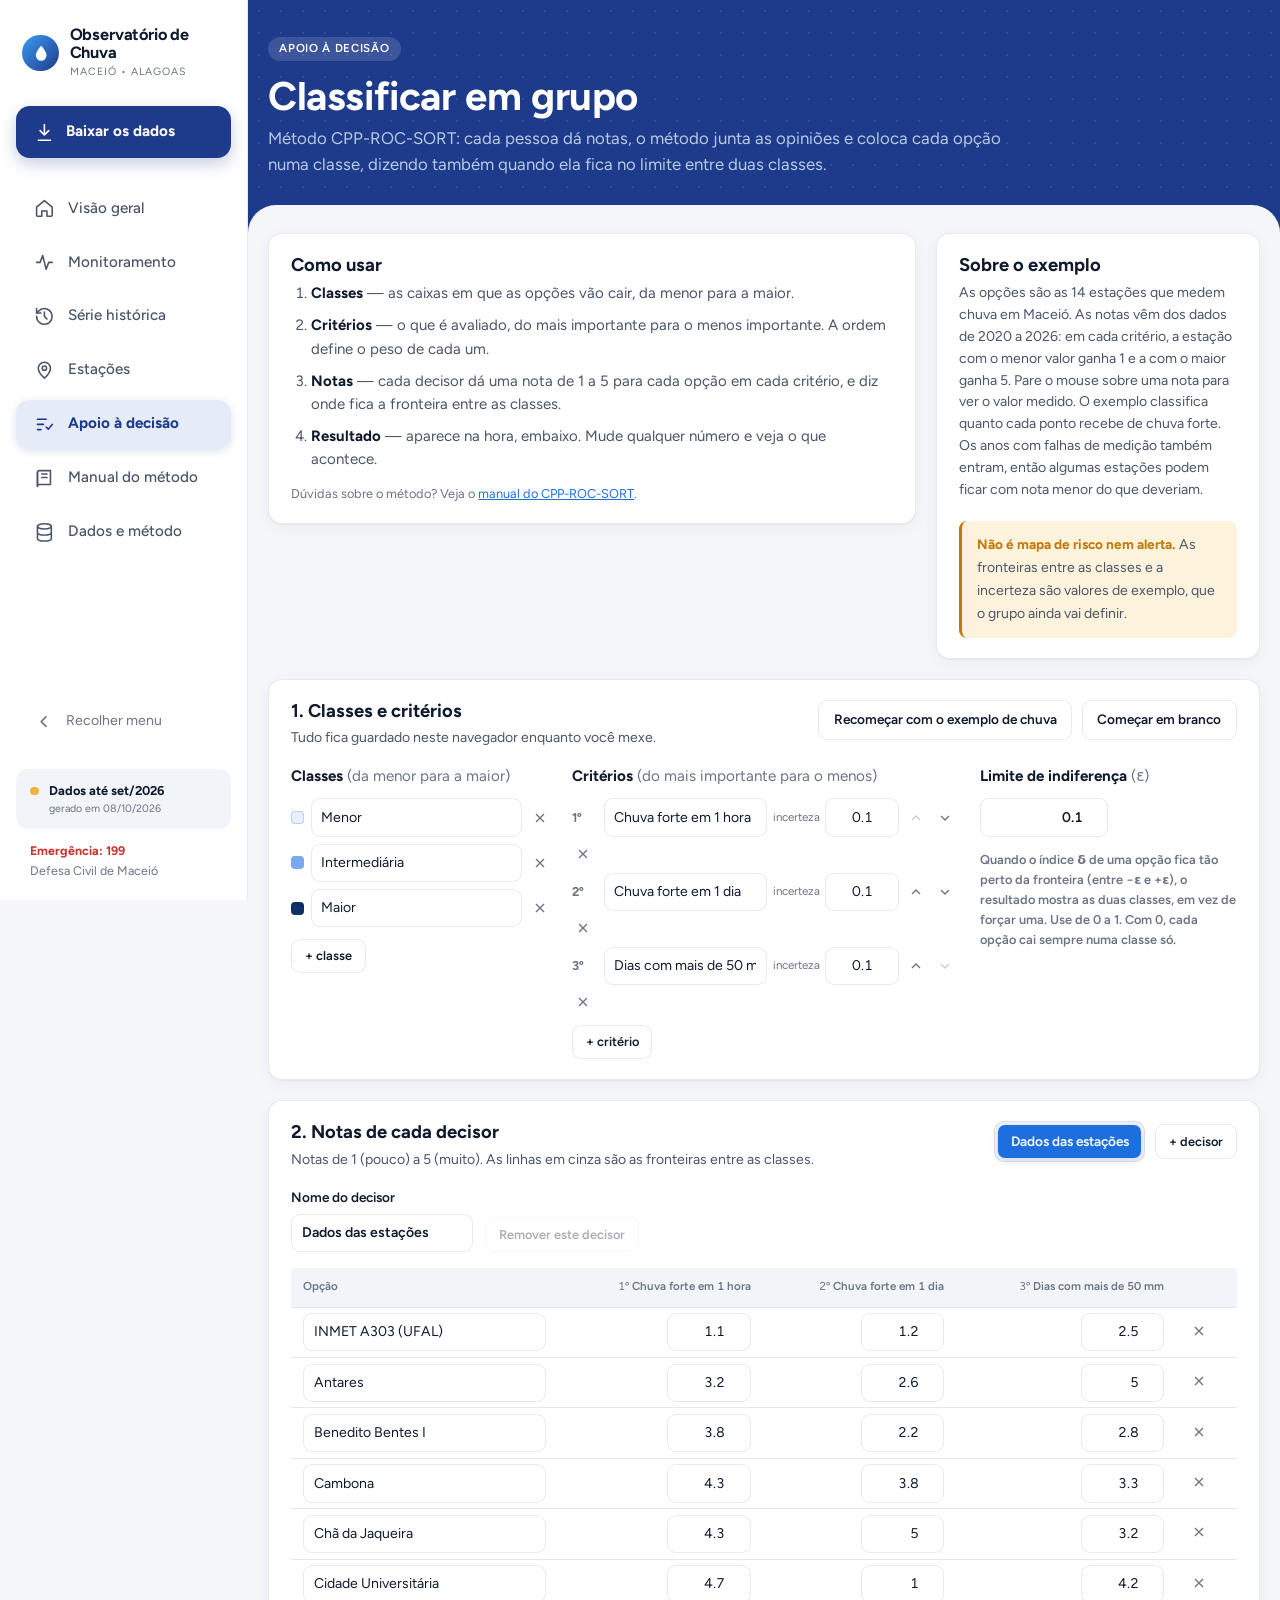
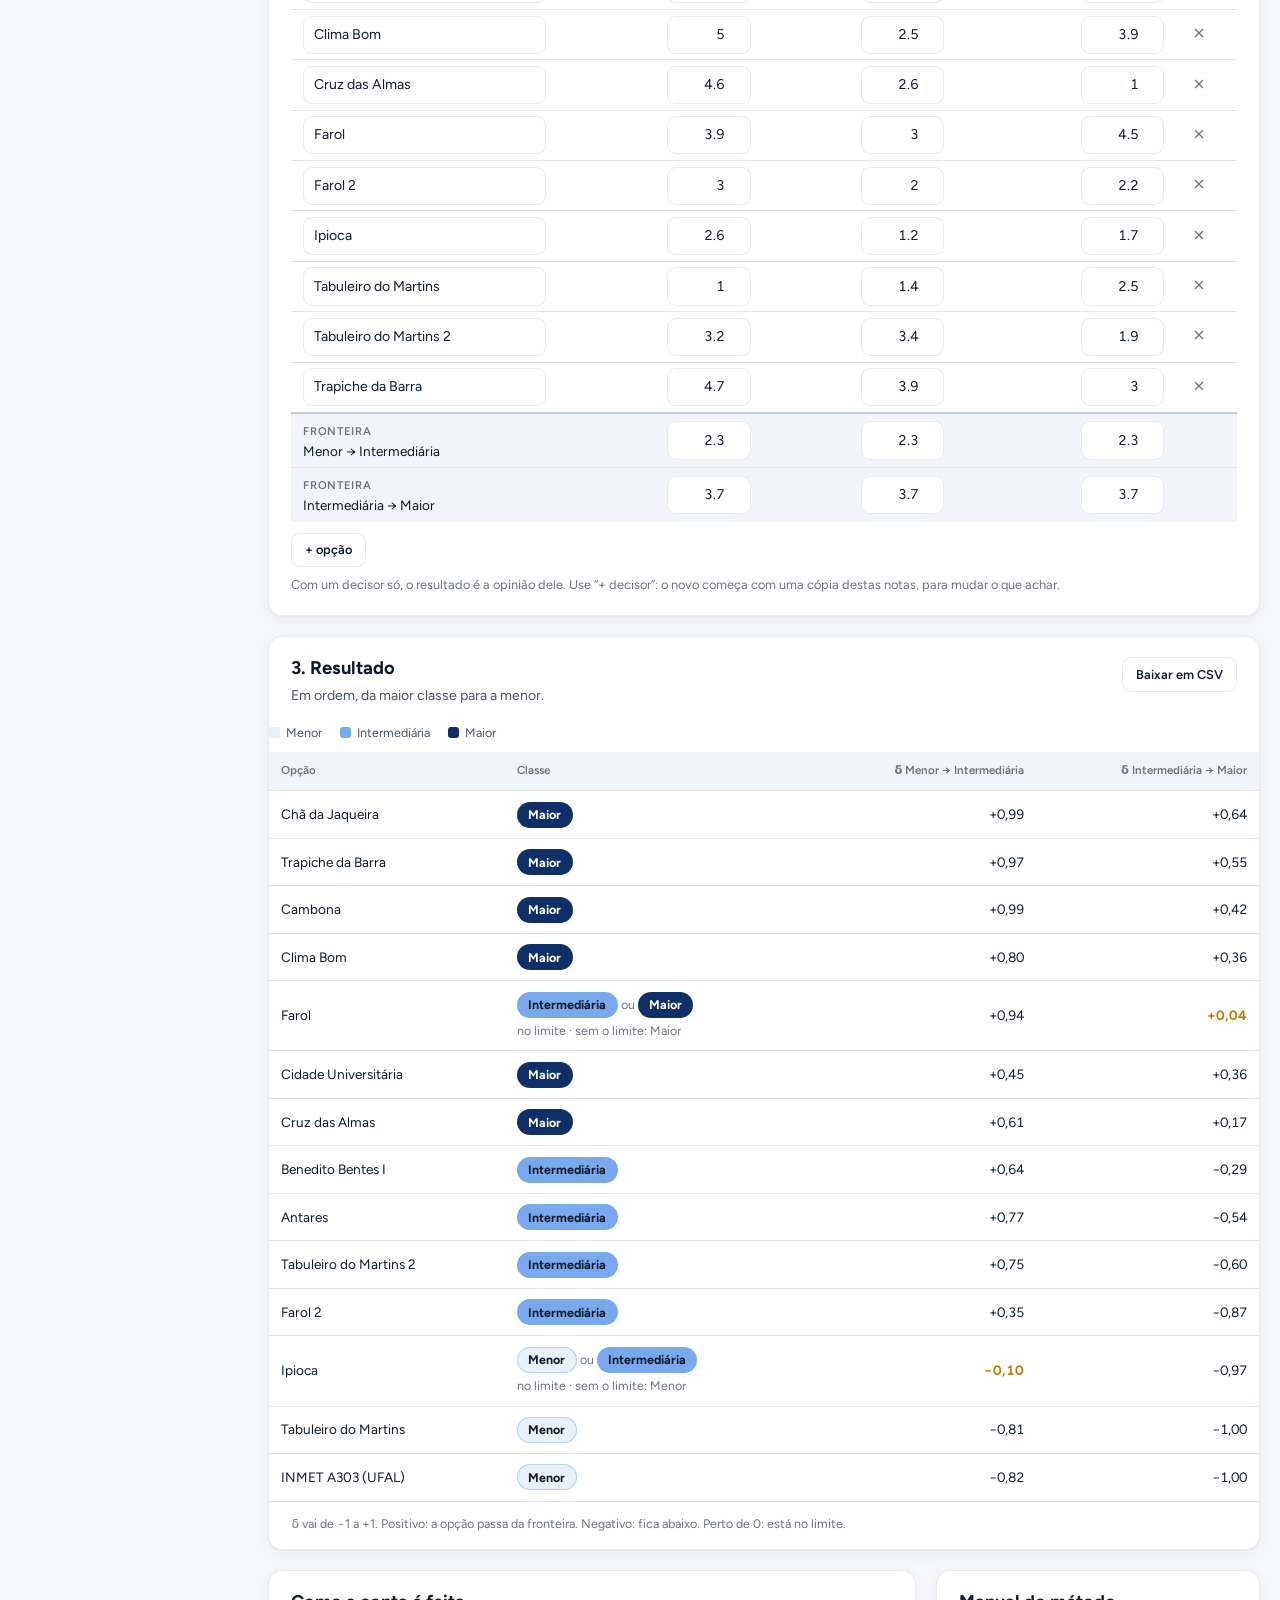
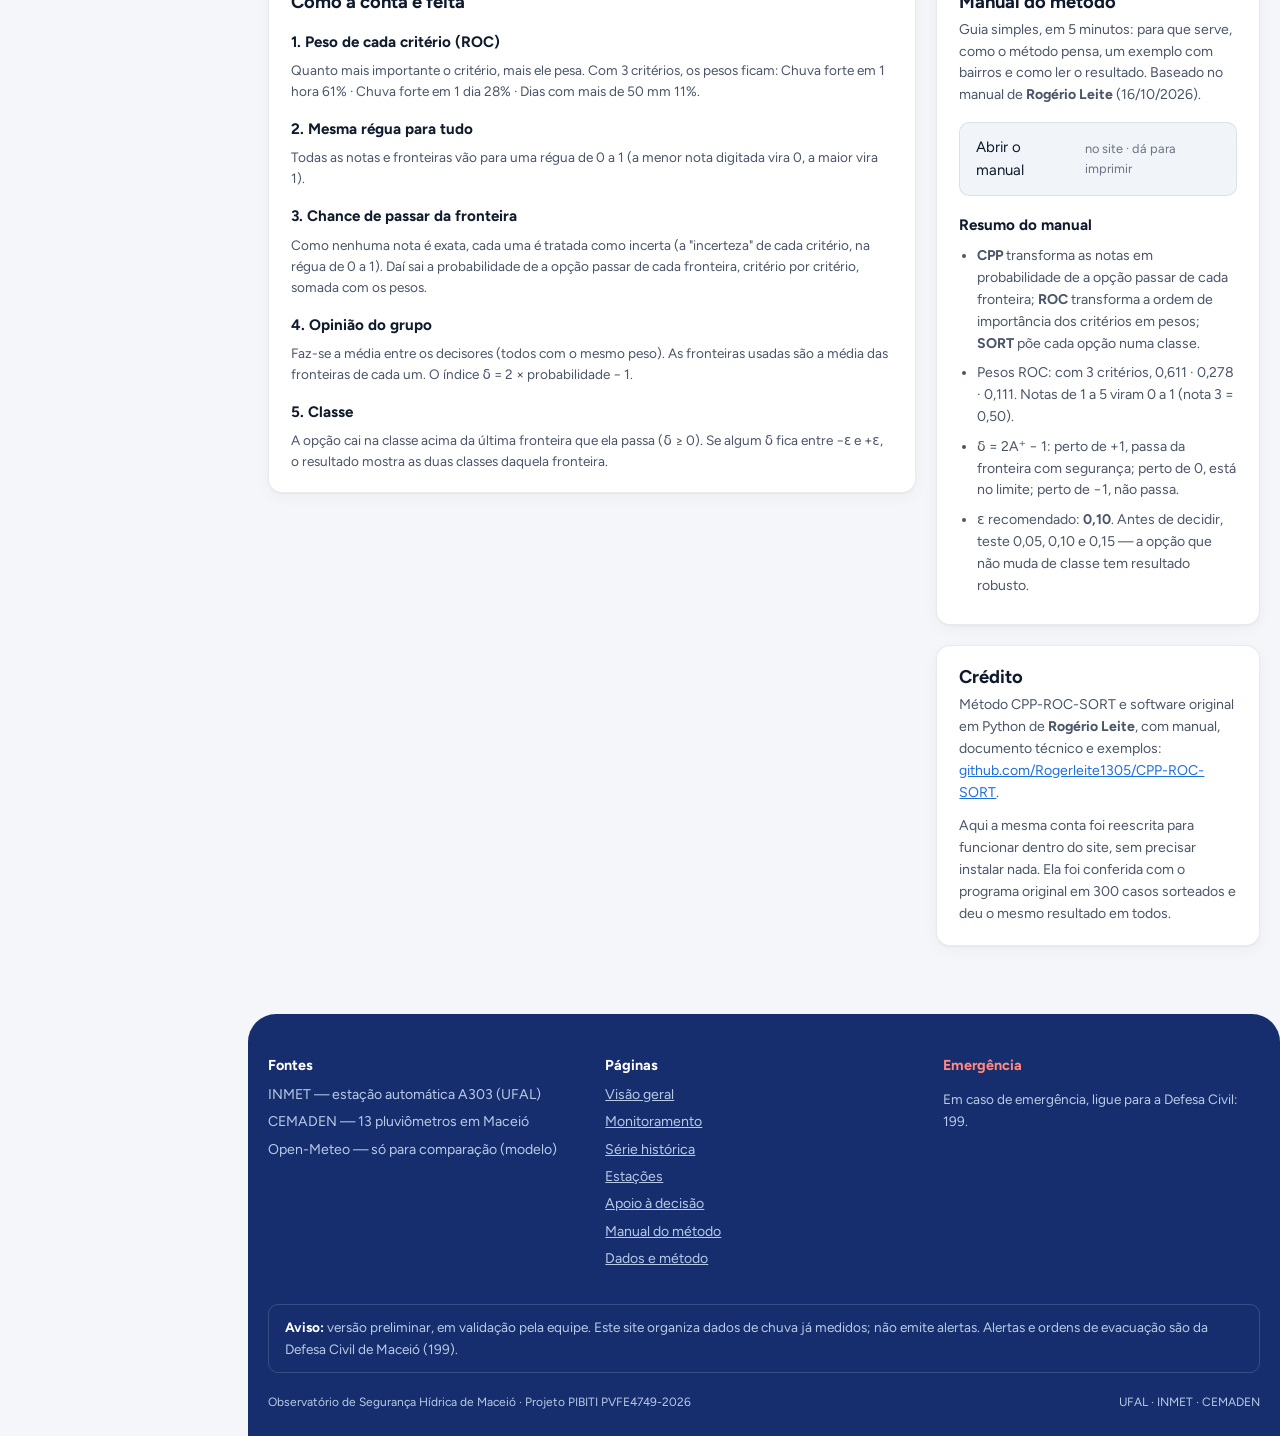
==== commit 9c634e95: "Atualiza o site: pedidos da reunião presencial e revisão geral Mapa de calor refeito, ano mais chuvo" ====
--- a/decisao.html
+++ b/decisao.html
@@ -31,6 +31,7 @@
         <li><strong>Notas</strong> — cada decisor dá uma nota de 1 a 5 para cada opção em cada critério, e diz onde fica a fronteira entre as classes.</li>
         <li><strong>Resultado</strong> — aparece na hora, embaixo. Mude qualquer número e veja o que acontece.</li>
       </ol>
+      <p class="nota" style="margin-top:.75rem">Dúvidas sobre o método? Veja o <a href="manual.html">manual do CPP-ROC-SORT</a>.</p>
     </div>
     <div class="cartao">
       <h2>Sobre o exemplo</h2>
@@ -129,12 +130,30 @@
       <p>A opção cai na classe acima da última fronteira que ela passa (δ ≥ 0). Se algum δ fica entre −ε e +ε, o resultado mostra
         as duas classes daquela fronteira.</p>
     </div>
+    <div style="display:flex;flex-direction:column;gap:1.25rem">
+    <div class="cartao" id="manual">
+      <h2>Manual do método</h2>
+      <p class="texto">Guia simples, em 5 minutos: para que serve, como o método pensa, um exemplo com bairros e como ler o resultado.
+        Baseado no manual de <strong>Rogério Leite</strong> (16/10/2026).</p>
+      <div class="baixar" style="margin-top:1rem">
+        <a href="manual.html">Abrir o manual <span>no site · dá para imprimir</span></a>
+      </div>
+      <h3 style="margin-top:1.1rem">Resumo do manual</h3>
+      <ul class="lista">
+        <li><strong>CPP</strong> transforma as notas em probabilidade de a opção passar de cada fronteira;
+          <strong>ROC</strong> transforma a ordem de importância dos critérios em pesos; <strong>SORT</strong> põe cada opção numa classe.</li>
+        <li>Pesos ROC: com 3 critérios, 0,611 · 0,278 · 0,111. Notas de 1 a 5 viram 0 a 1 (nota 3 = 0,50).</li>
+        <li>δ = 2A⁺ − 1: perto de +1, passa da fronteira com segurança; perto de 0, está no limite; perto de −1, não passa.</li>
+        <li>ε recomendado: <strong>0,10</strong>. Antes de decidir, teste 0,05, 0,10 e 0,15 — a opção que não muda de classe tem resultado robusto.</li>
+      </ul>
+    </div>
     <div class="cartao">
       <h2>Crédito</h2>
-      <p class="texto">Método CPP-ROC-SORT e software original em Python de <strong>Roger</strong>, com manual, documento técnico
+      <p class="texto">Método CPP-ROC-SORT e software original em Python de <strong>Rogério Leite</strong>, com manual, documento técnico
         e exemplos: <a href="https://github.com/Rogerleite1305/CPP-ROC-SORT" target="_blank" rel="noopener">github.com/Rogerleite1305/CPP-ROC-SORT</a>.</p>
       <p class="texto" style="margin-top:.75rem">Aqui a mesma conta foi reescrita para funcionar dentro do site, sem precisar instalar nada.
         Ela foi conferida com o programa original em 300 casos sorteados e deu o mesmo resultado em todos.</p>
+    </div>
     </div>
   </section>
 
--- a/estilo.css
+++ b/estilo.css
@@ -28,6 +28,10 @@
   /* escala da chuva (um só azul, do claro ao escuro) */
   --seq-1: #e8f0fc; --seq-2: #b9d2f6; --seq-3: #78a9ec; --seq-4: #2f74d6; --seq-5: #0f2f66;
   --cat-1: #2a78d6; --cat-2: #eb6834; --cat-3: #1baf7a;
+  /* cores das estações no gráfico "Comparar estações" (uma por estação) */
+  --cat-4: #c43c7a; --cat-5: #7b52c7; --cat-6: #c99a00; --cat-7: #0e9aa7; --cat-8: #8d5a3b;
+  --cat-9: #e04848; --cat-10: #4f6d8f; --cat-11: #6f9a1f; --cat-12: #0b3d91; --cat-13: #e889b5; --cat-14: #4bb3e6;
+  --mais-chuvoso: #7b52c7; --mais-chuvoso-suave: #efe8fb;
   --seq-txt-claro: #0f1b2d; --seq-txt-meio: #0f1b2d; --seq-txt-escuro: #ffffff;
   --topo: #1e3a8a;
   --botao-forte: #1e3a8a;
@@ -50,6 +54,7 @@
     --recorde: #1c1a12; --laranja: #f0956b; --laranja-suave: #3a2216; --recorde-borda: #4a3e1f;
     --seq-1: #1b2d4a; --seq-2: #24497c; --seq-3: #2f6bbd; --seq-4: #5b9cf0; --seq-5: #b9d6fb;
     --cat-1: #3987e5; --cat-2: #d95926; --cat-3: #199e70;
+    --cat-8: #c08a63; --cat-10: #8aa3bf; --cat-12: #7fa6ff; --mais-chuvoso: #b49af0; --mais-chuvoso-suave: #2c2346;
     --seq-txt-claro: #f2f5fa; --seq-txt-meio: #ffffff; --seq-txt-escuro: #0b1220;
     --topo: #15295f; --rodape: #0f1f48; --botao-forte: #3b6fd8; --menu-ativo: #1c2b47;
   }
@@ -67,6 +72,7 @@
   --recorde: #1c1a12; --laranja: #f0956b; --laranja-suave: #3a2216; --recorde-borda: #4a3e1f;
   --seq-1: #1b2d4a; --seq-2: #24497c; --seq-3: #2f6bbd; --seq-4: #5b9cf0; --seq-5: #b9d6fb;
     --cat-1: #3987e5; --cat-2: #d95926; --cat-3: #199e70;
+    --cat-8: #c08a63; --cat-10: #8aa3bf; --cat-12: #7fa6ff; --mais-chuvoso: #b49af0; --mais-chuvoso-suave: #2c2346;
     --seq-txt-claro: #f2f5fa; --seq-txt-meio: #ffffff; --seq-txt-escuro: #0b1220;
   --topo: #15295f; --rodape: #0f1f48; --botao-forte: #3b6fd8; --menu-ativo: #1c2b47;
 }
@@ -202,7 +208,8 @@
 .legenda-mapa { display: flex; flex-wrap: wrap; gap: .4rem 1.1rem; font-size: .78rem; color: var(--tinta-2); margin-top: .75rem; }
 
 /* módulos */
-.modulos { display: grid; grid-template-columns: repeat(auto-fit, minmax(14rem, 1fr)); gap: 1.25rem; }
+.modulos { display: grid; grid-template-columns: repeat(3, minmax(0, 1fr)); gap: 1.25rem; }
+@media (max-width: 70rem) { .modulos { grid-template-columns: repeat(2, minmax(0, 1fr)); } }
 .modulo { display: flex; flex-direction: column; text-decoration: none; color: inherit; transition: border-color .15s; }
 .modulo:hover { border-color: var(--primaria); }
 .modulo .icone { width: 2.3rem; height: 2.3rem; border-radius: 10px; background: var(--primaria-suave); display: grid; place-items: center; margin-bottom: .9rem; }
@@ -242,14 +249,14 @@
 .ponto-dado:hover circle.marca, .ponto-dado:focus circle.marca { r: 6; }
 
 /* mapa de calor */
-.calor { display: grid; grid-template-columns: 3.5rem repeat(12, minmax(2.6rem, 1fr)); gap: 4px; min-width: 40rem; font-variant-numeric: tabular-nums; }
+.calor { display: grid; grid-template-columns: 3.5rem repeat(12, minmax(2.6rem, 1fr)) 5.2rem; gap: 4px; min-width: 46rem; font-variant-numeric: tabular-nums; }
 .calor .cab { font-size: .72rem; color: var(--tinta-3); text-align: center; padding-bottom: .25rem; }
 .calor .ano { font-weight: 600; font-size: .85rem; display: flex; align-items: center; }
 .calor .cel { height: 2.2rem; border-radius: 6px; display: grid; place-items: center; font-size: .8rem; font-weight: 600; cursor: default; }
 .calor .cel:hover, .calor .cel:focus { outline: 2px solid var(--tinta); outline-offset: 1px; }
 .calor .cel.sem { background: repeating-linear-gradient(135deg, var(--vazio) 0 4px, transparent 4px 8px); color: var(--tinta-3); font-weight: 400; border: 1px solid var(--grade); }
 .calor .cel.futuro { background: var(--superficie-2); color: var(--tinta-3); font-weight: 400; }
-.calor .f1 { background: var(--seq-1); color: var(--seq-txt-claro); }
+.calor .f1 { background: var(--seq-1); color: var(--seq-txt-claro); box-shadow: inset 0 0 0 1px var(--seq-2); }
 .calor .f2 { background: var(--seq-2); color: var(--seq-txt-claro); }
 .calor .f3 { background: var(--seq-3); color: var(--seq-txt-meio); }
 .calor .f4 { background: var(--seq-4); color: var(--seq-txt-escuro); }
@@ -299,6 +306,13 @@
 /* ---------- estações / qualidade ---------- */
 .estacoes-grade { display: grid; grid-template-columns: minmax(0, 1.2fr) minmax(0, 1fr); gap: 1.25rem; align-items: start; }
 .estacoes-grade .mapa { border-radius: 12px; height: 32rem; }
+/* lista ao lado do mapa: mesma altura, com rolagem própria e cabeçalho fixo */
+@media (min-width: 90.01rem) {
+  .estacoes-grade { grid-template-columns: minmax(0, 1fr) minmax(0, 1fr); }
+  .estacoes-grade .lista-rede { max-height: 32rem; overflow-y: auto; }
+  .estacoes-grade .lista-rede td, .estacoes-grade .lista-rede th { padding-inline: .55rem; }
+  .estacoes-grade .lista-rede thead th { position: sticky; top: 0; z-index: 1; }
+}
 #grafico-qualidade svg { display: block; }
 @media (max-width: 90rem) { .estacoes-grade { grid-template-columns: minmax(0, 1fr); } .estacoes-grade .mapa { height: 26rem; } }
 
@@ -533,3 +547,87 @@
 @media (max-width: 60rem) {
   .ajustes { grid-template-columns: minmax(0, 1fr); }
 }
+
+/* ---------- Monitoramento: escolha de estações com cor e legenda dos cartões ---------- */
+.chips button .bola { display: inline-block; width: .6rem; height: .6rem; border-radius: 50%; margin-right: .4rem; vertical-align: .05em; opacity: .35; }
+.chips button[aria-pressed="true"] .bola { opacity: 1; }
+.chips button[aria-pressed="true"] { color: var(--tinta); background: var(--superficie); border-width: 1.5px; }
+.legenda-cartoes { padding: .8rem 1rem; margin-bottom: .9rem; }
+
+/* ---------- Série histórica: ano mais chuvoso e clique no mapa de calor ---------- */
+.pilula.mais-chuvoso { background: var(--mais-chuvoso-suave); color: var(--mais-chuvoso); }
+tr.linha-mais-chuvoso td { background: var(--mais-chuvoso-suave); }
+tr.linha-mais-chuvoso td:first-child { box-shadow: inset 4px 0 0 var(--mais-chuvoso); }
+.calor .ano.mais-chuvoso { color: var(--mais-chuvoso); }
+.calor .ano.mais-chuvoso::after { content: "★"; font-size: .7rem; margin-left: .2rem; }
+.calor .cel:not(.futuro) { cursor: pointer; }
+.calor .cel.escolhida { outline: 3px solid var(--tinta); outline-offset: 1px; }
+.painel-mes { margin-top: 1.25rem; padding-top: 1.25rem; border-top: 1px solid var(--grade); }
+.painel-mes h3 { margin: 0 0 .2rem; }
+.painel-mes .grade-mes { display: grid; grid-template-columns: minmax(0, 3fr) minmax(0, 2fr); gap: 1.5rem; margin-top: .75rem; }
+.barras-estacao { display: grid; gap: .35rem; font-size: .8rem; }
+.barras-estacao .linha { display: grid; grid-template-columns: 9.5rem 1fr 4.2rem; gap: .5rem; align-items: center; }
+.barras-estacao .linha span:first-child { overflow: hidden; text-overflow: ellipsis; white-space: nowrap; color: var(--tinta-2); }
+.barras-estacao i { display: block; height: .7rem; border-radius: 4px; background: var(--superficie-2); overflow: hidden; }
+.barras-estacao i b { display: block; height: 100%; border-radius: 4px; }
+.barras-estacao .num { text-align: right; font-variant-numeric: tabular-nums; font-weight: 600; }
+.barras-estacao .sem { color: var(--tinta-3); font-weight: 400; }
+@media (max-width: 760px) { .painel-mes .grade-mes { grid-template-columns: minmax(0, 1fr); } }
+
+/* ---------- Manual do CPP-ROC-SORT (manual.html) ---------- */
+.manual .numero-secao { display: inline-grid; place-items: center; width: 1.7rem; height: 1.7rem; border-radius: 50%;
+  background: var(--primaria-suave); color: var(--primaria); font-size: .8rem; font-weight: 800; margin-bottom: .5rem; }
+.manual .indice ol { display: flex; flex-wrap: wrap; gap: .4rem 1.4rem; margin: .5rem 0 0; padding-left: 1.1rem; font-size: .88rem; }
+.manual .indice a { color: var(--tinta-2); }
+.manual .indice a:hover { color: var(--primaria); }
+.manual .fluxo { display: grid; grid-template-columns: repeat(4, minmax(0, 1fr)); gap: 1.25rem; counter-reset: passo; }
+.manual .passo { position: relative; }
+.manual .passo p { font-size: .85rem; color: var(--tinta-2); margin: 0; }
+.manual .passo:not(:last-child)::after { content: "→"; position: absolute; right: -1.05rem; top: 1.2rem; color: var(--tinta-3); font-weight: 700; }
+.manual .bolha { display: inline-grid; place-items: center; width: 2rem; height: 2rem; border-radius: 10px; background: var(--primaria);
+  color: #fff; font-weight: 800; margin-bottom: .6rem; }
+.manual table.mini { margin-top: .75rem; font-size: .78rem; }
+.manual table.mini th, .manual table.mini td { padding: .35rem .5rem; }
+.manual .tabela-texto td { white-space: normal; }
+.manual .tabela-texto td:first-child { white-space: nowrap; }
+.manual .criterio h3 .chip-classe { margin-right: .2rem; }
+@media (max-width: 60rem) {
+  .manual .fluxo { grid-template-columns: repeat(2, minmax(0, 1fr)); }
+  .manual .passo::after { display: none; }
+}
+@media (max-width: 36rem) { .manual .fluxo { grid-template-columns: minmax(0, 1fr); } }
+@media print {
+  .lateral, .faixa-topo, .rodape, .nao-imprimir, .recolher { display: none !important; }
+  body { background: #fff; }
+  .manual .cartao { break-inside: avoid; box-shadow: none; }
+  .manual .bloco { break-inside: avoid-page; }
+}
+
+/* ---------- mapa de calor: régua de faixas, total do ano, média do mês ---------- */
+.legenda-calor { display: flex; flex-wrap: wrap; align-items: flex-end; justify-content: space-between; gap: .75rem 1.5rem; margin: .25rem 0 1rem; }
+.escala-calor { display: grid; grid-template-columns: repeat(5, minmax(0, 1fr)); gap: 3px; flex: 1 1 18rem; min-width: 0; max-width: 34rem; }
+@media (max-width: 36rem) { .escala-calor strong { font-size: .7rem; } .escala-calor small { font-size: .62rem; } }
+.escala-calor > div { display: flex; flex-direction: column; gap: .1rem; font-size: .74rem; }
+.escala-calor .bloco { height: .7rem; border-radius: 3px; margin-bottom: .25rem; }
+.escala-calor > div:first-child .bloco { border-radius: 6px 3px 3px 6px; }
+.escala-calor > div:last-child .bloco { border-radius: 3px 6px 6px 3px; }
+.escala-calor strong { font-size: .78rem; }
+.escala-calor small { color: var(--tinta-3); }
+.escala-calor .f1 { background: var(--seq-1); box-shadow: inset 0 0 0 1px var(--seq-2); }
+.escala-calor .f2 { background: var(--seq-2); } .escala-calor .f3 { background: var(--seq-3); }
+.escala-calor .f4 { background: var(--seq-4); } .escala-calor .f5 { background: var(--seq-5); }
+.chave.vazio-futuro { background: var(--superficie-2); border: 1px solid var(--grade); }
+.calor .cab.tot { font-weight: 600; color: var(--tinta-2); padding-left: .4rem; }
+.calor .cab.ativo, .calor .ano.ativo { color: var(--primaria); font-weight: 800; }
+.calor .tot { margin-left: .4rem; display: flex; flex-direction: column; justify-content: center; padding: 0 .55rem; border-radius: 6px;
+  background: var(--superficie-2); line-height: 1.1; }
+.calor .tot strong { font-size: .85rem; }
+.calor .tot small { font-size: .66rem; color: var(--tinta-3); }
+.calor .tot.vazio strong { color: var(--tinta-3); }
+.calor .tot.mais-chuvoso { background: var(--mais-chuvoso-suave); }
+.calor .tot.mais-chuvoso strong { color: var(--mais-chuvoso); }
+.calor .ano.media { font-size: .78rem; color: var(--tinta-2); margin-top: .35rem; }
+.calor .media { margin-top: .35rem; padding-top: .45rem; border-top: 2px solid var(--grade); text-align: center; font-size: .78rem;
+  font-weight: 700; color: var(--tinta-2); }
+.calor .ano.media { border-top: 2px solid var(--grade); padding-top: .45rem; }
+.calor .media.tot-vazio { margin-left: .4rem; }
